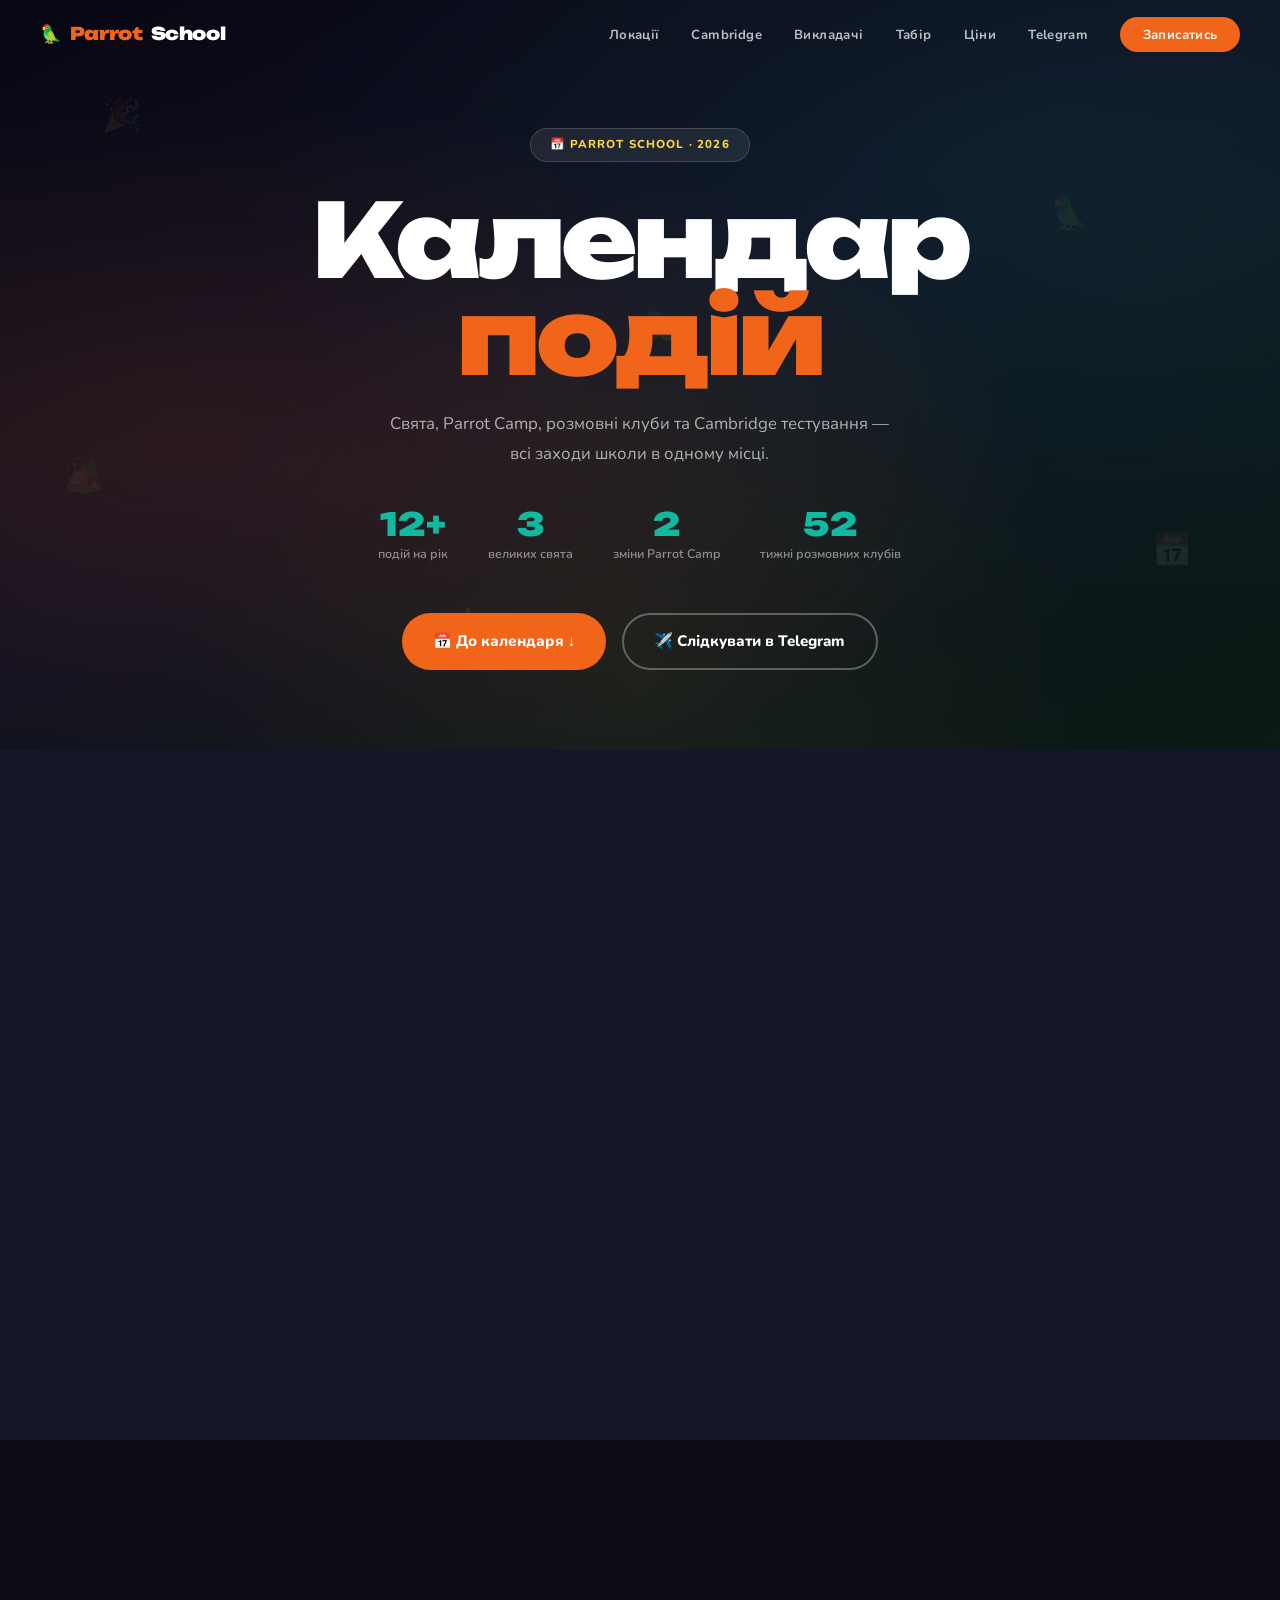
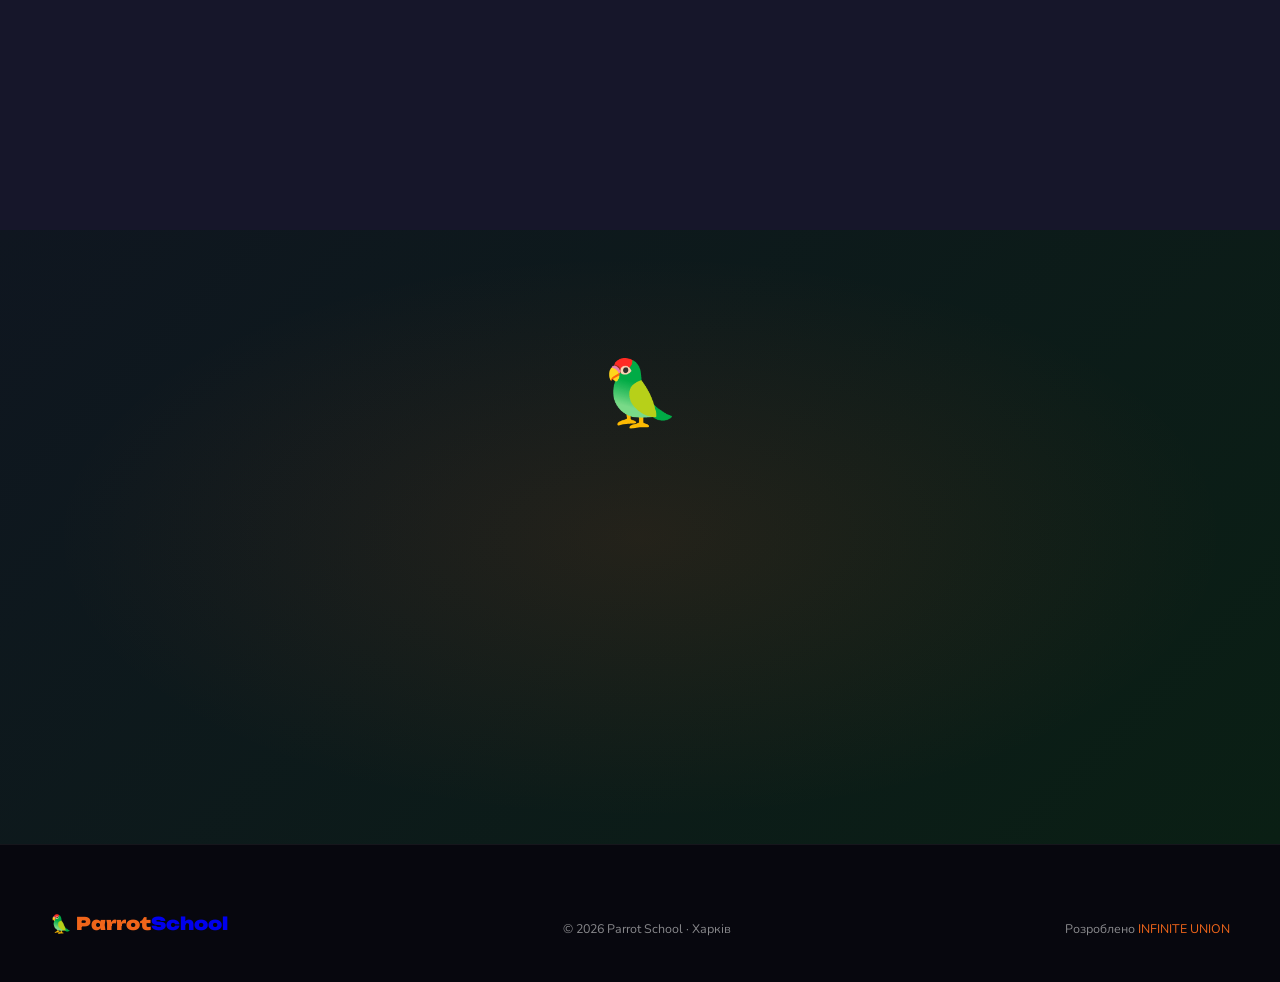
==== pages/events-calendar.html @ ba6ca967 "feat: events calendar page + fix localhost links + calendar btn" ====
<!DOCTYPE html>
<html lang="uk">
<head>
<meta charset="UTF-8">
<meta name="viewport" content="width=device-width, initial-scale=1.0">
<title>Календар подій Parrot School 2026 — Свята, Табір, Клуби | Харків</title>
<meta name="description" content="Календар подій Parrot School Харків 2026: дитячі свята, Parrot Camp, розмовні клуби, Cambridge тестування. Дізнайтесь про всі заходи школи англійської мови.">
<meta name="keywords" content="Parrot School події, школа англійської Харків заходи, дитячі свята Харків, Parrot Camp 2026, розмовний клуб Харків">
<link rel="canonical" href="https://parrotschool.com.ua/events-calendar">
<link rel="icon" type="image/svg+xml" href="../favicon.svg">
<link rel="shortcut icon" href="../favicon.svg">
<link rel="preconnect" href="https://fonts.googleapis.com">
<link rel="preconnect" href="https://fonts.gstatic.com" crossorigin>
<link href="https://fonts.googleapis.com/css2?family=Unbounded:wght@400;700;900&family=Nunito:wght@400;600;700;800&display=swap" rel="stylesheet">
<link rel="stylesheet" href="../src/css/styles.css">

<!-- Open Graph -->
<meta property="og:title" content="Календар подій Parrot School 2026">
<meta property="og:description" content="Свята, Parrot Camp, розмовні клуби та Cambridge тестування. Всі події школи англійської мови у Харкові.">
<meta property="og:type" content="website">
<meta property="og:url" content="https://parrotschool.com.ua/events-calendar">

<!-- Schema.org -->
<script type="application/ld+json">
{
  "@context": "https://schema.org",
  "@type": "EventSeries",
  "name": "Події Parrot School 2026",
  "organizer": {
    "@type": "EducationalOrganization",
    "name": "Parrot School",
    "address": {"@type": "PostalAddress", "addressLocality": "Харків", "addressCountry": "UA"}
  },
  "url": "https://parrotschool.com.ua/events-calendar"
}
</script>

<style>
/* ── HERO ── */
.cal-hero {
  min-height: 80vh;
  background: linear-gradient(155deg, #080814 0%, #0f0f22 45%, #0a1a14 100%);
  display: flex; align-items: center; justify-content: center;
  position: relative; overflow: hidden; text-align: center;
  padding: 8rem 2rem 5rem;
}
.cal-hero::before {
  content: '';
  position: absolute; inset: 0;
  background:
    radial-gradient(ellipse at 15% 60%, rgba(240,101,26,.13) 0%, transparent 55%),
    radial-gradient(ellipse at 85% 25%, rgba(18,184,160,.10) 0%, transparent 55%),
    radial-gradient(ellipse at 50% 90%, rgba(255,212,59,.06) 0%, transparent 50%);
}
.floating-icons {
  position: absolute; inset: 0; pointer-events: none; overflow: hidden;
}
.fi {
  position: absolute; font-size: 2rem; opacity: .07;
  animation: fi-float ease-in-out infinite;
}
.fi:nth-child(1){top:12%;left:8%;animation-duration:6s;}
.fi:nth-child(2){top:25%;left:82%;animation-duration:7.5s;animation-delay:1s;}
.fi:nth-child(3){top:60%;left:5%;animation-duration:5.5s;animation-delay:2s;}
.fi:nth-child(4){top:70%;left:90%;animation-duration:8s;animation-delay:.5s;}
.fi:nth-child(5){top:40%;left:50%;animation-duration:6.5s;animation-delay:1.5s;}
.fi:nth-child(6){top:80%;left:35%;animation-duration:7s;animation-delay:3s;}
@keyframes fi-float {
  0%,100%{transform:translateY(0) rotate(0deg);}
  50%{transform:translateY(-18px) rotate(8deg);}
}
.cal-badge {
  display: inline-flex; align-items: center; gap: .5rem;
  background: rgba(255,255,255,.08); border: 1px solid rgba(255,255,255,.15);
  border-radius: 50px; padding: .4rem 1.2rem;
  font-size: .72rem; font-weight: 800; letter-spacing: .1em;
  text-transform: uppercase; margin-bottom: 1.8rem;
  animation: fade-up .7s ease both;
  color: var(--yellow);
}
.cal-hero-title {
  font-family: var(--font-d); font-weight: 900;
  font-size: clamp(2.8rem, 8vw, 7rem);
  line-height: .95; letter-spacing: -.04em;
  margin-bottom: 1.5rem;
  animation: fade-up .7s ease .15s both;
}
.cal-hero-title span { color: var(--orange); }
.cal-hero-sub {
  font-size: 1.05rem; color: rgba(255,255,255,.65);
  max-width: 520px; margin: 0 auto 2.5rem;
  line-height: 1.75;
  animation: fade-up .7s ease .3s both;
}
.cal-hero-stats {
  display: flex; gap: 2.5rem; justify-content: center;
  flex-wrap: wrap; margin-bottom: 3rem;
  animation: fade-up .7s ease .45s both;
}
.chs { text-align: center; }
.chs-n {
  font-family: var(--font-d); font-size: 2rem; font-weight: 900;
  color: var(--teal); line-height: 1;
}
.chs-l { font-size: .78rem; color: rgba(255,255,255,.5); font-weight: 600; margin-top: .25rem; }
.cal-hero-btns { animation: fade-up .7s ease .6s both; display: flex; gap: 1rem; justify-content: center; flex-wrap: wrap; }

/* ── YEAR TIMELINE ── */
.timeline-sec {
  background: var(--dark); padding: 7rem 2rem;
}
.tl-wrap { max-width: 960px; margin: 0 auto; }
.tl-label {
  display: flex; align-items: center; gap: 1rem;
  font-family: var(--font-d); font-size: .75rem; font-weight: 800;
  letter-spacing: .12em; text-transform: uppercase;
  color: rgba(255,255,255,.35); margin-bottom: 4rem;
}
.tl-label::before, .tl-label::after {
  content: ''; flex: 1; height: 1px;
  background: rgba(255,255,255,.08);
}
.tl-months { display: flex; flex-direction: column; gap: 0; position: relative; }
.tl-months::before {
  content: ''; position: absolute;
  left: 120px; top: 0; bottom: 0; width: 2px;
  background: linear-gradient(180deg, transparent, rgba(240,101,26,.4) 10%, rgba(18,184,160,.4) 90%, transparent);
}
.tl-row { display: flex; gap: 0; position: relative; }
.tl-month-col {
  width: 120px; flex-shrink: 0;
  padding: 1.5rem 1.5rem 1.5rem 0;
  display: flex; align-items: flex-start; justify-content: flex-end;
}
.tl-month-name {
  font-family: var(--font-d); font-size: .7rem; font-weight: 800;
  letter-spacing: .08em; text-transform: uppercase;
  color: rgba(255,255,255,.3);
  padding-top: .4rem;
}
.tl-month-name.active { color: var(--orange); }
.tl-dot {
  position: absolute; left: 112px;
  top: 1.9rem; width: 18px; height: 18px;
  border-radius: 50%; background: var(--dark);
  border: 2px solid rgba(255,255,255,.15);
  z-index: 2; transition: all .3s;
}
.tl-dot.has-event {
  border-color: var(--orange);
  background: var(--orange);
  box-shadow: 0 0 12px rgba(240,101,26,.5);
}
.tl-dot.teal { border-color: var(--teal); background: var(--teal); box-shadow: 0 0 12px rgba(18,184,160,.5); }
.tl-dot.yellow { border-color: var(--yellow); background: var(--yellow); box-shadow: 0 0 12px rgba(255,212,59,.5); }
.tl-events { flex: 1; padding: 1.5rem 0 1.5rem 2.5rem; display: flex; flex-direction: column; gap: .75rem; }
.tl-empty { padding: 1.5rem 0 1.5rem 2.5rem; }
.tl-event-card {
  background: var(--card);
  border: 1px solid rgba(255,255,255,.06);
  border-radius: var(--r-md);
  padding: 1rem 1.4rem;
  display: flex; align-items: center; gap: 1rem;
  transition: transform .35s var(--ease), border-color .3s, background .3s;
  cursor: default;
}
.tl-event-card:hover { transform: translateX(6px); border-color: rgba(240,101,26,.25); background: rgba(255,255,255,.04); }
.tl-event-card.camp { border-left: 3px solid var(--teal); }
.tl-event-card.holiday { border-left: 3px solid var(--orange); }
.tl-event-card.cambridge { border-left: 3px solid var(--yellow); }
.tl-event-card.club { border-left: 3px solid rgba(255,255,255,.25); }
.tl-event-ico { font-size: 1.6rem; flex-shrink: 0; width: 2.4rem; text-align: center; }
.tl-event-body { flex: 1; }
.tl-event-name { font-family: var(--font-d); font-size: .88rem; font-weight: 700; margin-bottom: .15rem; }
.tl-event-desc { font-size: .78rem; color: var(--muted); line-height: 1.5; }
.tl-event-date {
  font-family: var(--font-d); font-size: .72rem; font-weight: 800;
  padding: .25rem .65rem; border-radius: 50px;
  background: rgba(255,255,255,.06); color: rgba(255,255,255,.55);
  white-space: nowrap; flex-shrink: 0;
}
.tl-event-card.camp .tl-event-date { background: rgba(18,184,160,.12); color: var(--teal); }
.tl-event-card.holiday .tl-event-date { background: rgba(240,101,26,.12); color: var(--orange); }
.tl-event-card.cambridge .tl-event-date { background: rgba(255,212,59,.1); color: var(--yellow); }

/* ── CATEGORIES ── */
.cat-sec { background: var(--mid); padding: 7rem 2rem; }
.cat-grid {
  display: grid; grid-template-columns: repeat(4, 1fr);
  gap: 1.25rem; max-width: 1180px; margin: 0 auto;
}
.cat-card {
  background: var(--card); border-radius: var(--r-lg);
  padding: 2rem 1.5rem; text-align: center;
  border: 1px solid rgba(255,255,255,.06);
  position: relative; overflow: hidden;
  transition: transform .4s var(--ease), border-color .3s;
}
.cat-card::before {
  content: ''; position: absolute; top: 0; left: 0; right: 0;
  height: 3px;
}
.cat-card.orange::before { background: linear-gradient(90deg, var(--orange), #ff8c42); }
.cat-card.teal::before { background: linear-gradient(90deg, var(--teal), #3dd9c4); }
.cat-card.yellow::before { background: linear-gradient(90deg, var(--yellow), #ffe066); }
.cat-card.purple::before { background: linear-gradient(90deg, #a855f7, #7c3aed); }
.cat-card:hover { transform: translateY(-7px); border-color: rgba(240,101,26,.2); }
.cat-ico { font-size: 2.8rem; margin-bottom: 1.2rem; display: block; }
.cat-name { font-family: var(--font-d); font-size: .95rem; font-weight: 700; margin-bottom: .5rem; }
.cat-desc { font-size: .82rem; color: var(--muted); line-height: 1.6; }
.cat-count {
  display: inline-block; margin-top: 1rem;
  font-size: .7rem; font-weight: 800; letter-spacing: .08em;
  text-transform: uppercase; color: var(--orange);
}

/* ── UPCOMING ── */
.upcoming-sec { background: var(--dark); padding: 7rem 2rem; }
.upcoming-grid { display: grid; grid-template-columns: repeat(3, 1fr); gap: 1.5rem; max-width: 1180px; margin: 0 auto; }
.up-card {
  background: var(--card); border-radius: var(--r-xl);
  overflow: hidden; border: 1px solid rgba(255,255,255,.06);
  transition: transform .4s var(--ease), box-shadow .4s;
}
.up-card:hover { transform: translateY(-8px); box-shadow: 0 24px 60px rgba(0,0,0,.4); }
.up-card-header {
  height: 160px; display: flex; align-items: center;
  justify-content: center; position: relative; overflow: hidden;
  font-size: 4rem;
}
.up-card-header.halloween { background: linear-gradient(135deg, #1a0a00, #2d1500); }
.up-card-header.newyear { background: linear-gradient(135deg, #001a2d, #002a1f); }
.up-card-header.spring { background: linear-gradient(135deg, #1a0d2e, #0d1a0d); }
.up-card-body { padding: 1.8rem; }
.up-card-label { font-size: .68rem; font-weight: 800; letter-spacing: .12em; text-transform: uppercase; color: var(--orange); margin-bottom: .5rem; }
.up-card-title { font-family: var(--font-d); font-size: 1.1rem; font-weight: 700; margin-bottom: .7rem; }
.up-card-desc { font-size: .85rem; color: var(--muted); line-height: 1.65; margin-bottom: 1.4rem; }
.up-card-meta { display: flex; align-items: center; gap: .8rem; flex-wrap: wrap; }
.up-meta-tag {
  display: flex; align-items: center; gap: .35rem;
  background: rgba(255,255,255,.06); border-radius: 50px;
  padding: .25rem .75rem; font-size: .72rem; font-weight: 700;
  color: rgba(255,255,255,.6);
}

/* ── CLUBS WEEKLY ── */
.clubs-sec { background: var(--mid); padding: 7rem 2rem; }
.clubs-week {
  max-width: 860px; margin: 0 auto;
  display: grid; grid-template-columns: repeat(5, 1fr); gap: 1rem;
}
.day-col {
  background: var(--card); border-radius: var(--r-lg);
  overflow: hidden; border: 1px solid rgba(255,255,255,.06);
  transition: transform .35s var(--ease);
}
.day-col:hover { transform: translateY(-5px); }
.day-header {
  padding: .8rem; text-align: center;
  background: rgba(255,255,255,.04);
  font-family: var(--font-d); font-size: .7rem; font-weight: 800;
  letter-spacing: .06em; text-transform: uppercase;
  color: rgba(255,255,255,.5); border-bottom: 1px solid rgba(255,255,255,.05);
}
.day-header.active { background: rgba(240,101,26,.1); color: var(--orange); }
.day-events { padding: .8rem; display: flex; flex-direction: column; gap: .5rem; }
.day-ev {
  background: rgba(255,255,255,.04); border-radius: var(--r-sm);
  padding: .5rem .6rem; font-size: .72rem; line-height: 1.4;
  border-left: 2px solid rgba(255,255,255,.15);
}
.day-ev.orange-acc { border-left-color: var(--orange); }
.day-ev.teal-acc { border-left-color: var(--teal); }
.day-ev .ev-time { font-weight: 800; color: rgba(255,255,255,.7); display: block; margin-bottom: .15rem; }
.day-ev .ev-name { color: var(--muted); }

/* ── CTA ── */
.cal-cta {
  background: linear-gradient(135deg, #0f1620 0%, #0a1f14 100%);
  padding: 7rem 2rem; text-align: center; position: relative; overflow: hidden;
}
.cal-cta::before {
  content: ''; position: absolute; inset: 0;
  background: radial-gradient(ellipse at center, rgba(240,101,26,.1) 0%, transparent 65%);
}
.cal-cta-ico { font-size: 4rem; margin-bottom: 1.5rem; display: block; animation: bounce 2s ease infinite; }
@keyframes bounce { 0%,100%{transform:translateY(0);} 50%{transform:translateY(-10px);} }
.cal-cta-title { font-family: var(--font-d); font-size: clamp(2rem,5vw,3.5rem); font-weight: 900; margin-bottom: 1rem; }
.cal-cta-sub { font-size: 1rem; color: rgba(255,255,255,.6); max-width: 440px; margin: 0 auto 2.5rem; line-height: 1.7; }

/* ── RESPONSIVE ── */
@media(max-width:900px) {
  .cat-grid { grid-template-columns: 1fr 1fr; }
  .upcoming-grid { grid-template-columns: 1fr 1fr; }
  .clubs-week { grid-template-columns: 1fr 1fr; }
}
@media(max-width:600px) {
  .tl-months::before { left: 80px; }
  .tl-month-col { width: 80px; }
  .tl-dot { left: 72px; }
  .tl-events { padding-left: 1.5rem; }
  .cat-grid { grid-template-columns: 1fr; }
  .upcoming-grid { grid-template-columns: 1fr; }
  .clubs-week { grid-template-columns: 1fr; }
  .cal-hero-stats { gap: 1.5rem; }
}
</style>
</head>
<body>

<a href="../index.html#main-content" class="skip-link">Перейти до основного контенту</a>

<nav class="nav" role="navigation" aria-label="Навігація">
  <a href="../index.html" class="nav-logo">🦜 <span>Parrot</span>School</a>
  <ul class="nav-links" id="nav-links" role="list">
    <li><a href="../index.html#locations">Локації</a></li>
    <li><a href="../index.html#cambridge">Cambridge</a></li>
    <li><a href="vykladachi.html">Викладачі</a></li>
    <li><a href="tabir.html">Табір</a></li>
    <li><a href="../index.html#pricing">Ціни</a></li>
    <li><a href="https://t.me/SchoolParrot_bot" target="_blank" rel="noopener noreferrer">Telegram</a></li>
    <li><a href="../index.html#pricing" class="nav-cta">Записатись</a></li>
  </ul>
  <button class="nav-burger" id="nav-burger" type="button" aria-label="Відкрити меню" aria-expanded="false" aria-controls="nav-links">
    <span></span><span></span><span></span>
  </button>
</nav>

<main id="main-content">

<!-- HERO -->
<section class="cal-hero">
  <div class="floating-icons" aria-hidden="true">
    <span class="fi">🎉</span>
    <span class="fi">🦜</span>
    <span class="fi">🏕️</span>
    <span class="fi">📅</span>
    <span class="fi">🎭</span>
    <span class="fi">⭐</span>
  </div>
  <div style="position:relative;z-index:1">
    <div class="cal-badge">📅 Parrot School · 2026</div>
    <h1 class="cal-hero-title">
      Календар<br>
      <span>подій</span>
    </h1>
    <p class="cal-hero-sub">
      Свята, Parrot Camp, розмовні клуби та Cambridge тестування —
      всі заходи школи в одному місці.
    </p>
    <div class="cal-hero-stats">
      <div class="chs"><div class="chs-n">12+</div><div class="chs-l">подій на рік</div></div>
      <div class="chs"><div class="chs-n">3</div><div class="chs-l">великих свята</div></div>
      <div class="chs"><div class="chs-n">2</div><div class="chs-l">зміни Parrot Camp</div></div>
      <div class="chs"><div class="chs-n">52</div><div class="chs-l">тижні розмовних клубів</div></div>
    </div>
    <div class="cal-hero-btns">
      <a href="#timeline" class="btn btn-primary">📅 До календаря ↓</a>
      <a href="https://t.me/parrot_school" class="btn btn-ghost" target="_blank" rel="noopener noreferrer" style="border-color:rgba(255,255,255,.3)">✈️ Слідкувати в Telegram</a>
    </div>
  </div>
</section>

<!-- CATEGORIES -->
<section class="cat-sec" id="categories">
  <div class="container">
    <div class="reveal" style="text-align:center;margin-bottom:3.5rem">
      <p class="s-eye">Типи заходів</p>
      <h2 class="s-title">Що відбувається в Parrot School</h2>
      <p class="s-sub">Від щотижневих клубів до великих святкових вистав</p>
    </div>
    <div class="cat-grid">
      <div class="cat-card orange reveal d1">
        <span class="cat-ico">🎉</span>
        <div class="cat-name">Свята та вистави</div>
        <p class="cat-desc">Аніматори, фокусники, дискотека. Учні ставлять повноцінні театральні вистави англійською.</p>
        <span class="cat-count">3 рази на рік</span>
      </div>
      <div class="cat-card teal reveal d2">
        <span class="cat-ico">🏕️</span>
        <div class="cat-name">Parrot Camp</div>
        <p class="cat-desc">Дитячий англомовний табір. Повне занурення в мову, природа, нові друзі та пригоди.</p>
        <span class="cat-count" style="color:var(--teal)">2 зміни на рік</span>
      </div>
      <div class="cat-card yellow reveal d3">
        <span class="cat-ico">🎓</span>
        <div class="cat-name">Cambridge тести</div>
        <p class="cat-desc">Офіційне тестування рівня A1–C2 для отримання міжнародного сертифікату Cambridge.</p>
        <span class="cat-count" style="color:var(--yellow)">2 рази на рік</span>
      </div>
      <div class="cat-card purple reveal d1">
        <span class="cat-ico">💬</span>
        <div class="cat-name">Розмовні клуби</div>
        <p class="cat-desc">Щотижневі Speaking Clubs для різних вікових груп. Практика живої розмовної мови.</p>
        <span class="cat-count" style="color:#a855f7">Щотижня</span>
      </div>
    </div>
  </div>
</section>

<!-- TIMELINE -->
<section class="timeline-sec" id="timeline">
  <div class="container">
    <div class="reveal" style="text-align:center;margin-bottom:3.5rem">
      <p class="s-eye">Розклад на рік</p>
      <h2 class="s-title">Календар 2026</h2>
      <p class="s-sub">Всі ключові події школи по місяцях</p>
    </div>
    <div class="tl-wrap reveal">
      <div class="tl-label">Navчальний рік Parrot School · 2026</div>
      <div class="tl-months">

        <!-- Вересень -->
        <div class="tl-row">
          <div class="tl-month-col"><div class="tl-month-name">Вер</div></div>
          <div class="tl-dot has-event"></div>
          <div class="tl-events">
            <div class="tl-event-card holiday">
              <div class="tl-event-ico">🎒</div>
              <div class="tl-event-body">
                <div class="tl-event-name">День знань — старт навчання</div>
                <div class="tl-event-desc">Урочисте відкриття нового навчального року. Знайомство з новими учнями та викладачами.</div>
              </div>
              <div class="tl-event-date">1 вересня</div>
            </div>
            <div class="tl-event-card cambridge">
              <div class="tl-event-ico">📝</div>
              <div class="tl-event-body">
                <div class="tl-event-name">Вхідне Cambridge тестування</div>
                <div class="tl-event-desc">Визначення рівня для нових учнів. Розподіл по групах A1–C2.</div>
              </div>
              <div class="tl-event-date">Вересень</div>
            </div>
          </div>
        </div>

        <!-- Жовтень -->
        <div class="tl-row">
          <div class="tl-month-col"><div class="tl-month-name">Жов</div></div>
          <div class="tl-dot has-event"></div>
          <div class="tl-events">
            <div class="tl-event-card holiday">
              <div class="tl-event-ico">🎃</div>
              <div class="tl-event-body">
                <div class="tl-event-name">Halloween Party</div>
                <div class="tl-event-desc">Грандіозна вечірка в костюмах. Конкурси, аніматори, театральна вистава учнів англійською мовою.</div>
              </div>
              <div class="tl-event-date">31 жовтня</div>
            </div>
          </div>
        </div>

        <!-- Листопад -->
        <div class="tl-row">
          <div class="tl-month-col"><div class="tl-month-name">Лис</div></div>
          <div class="tl-dot teal"></div>
          <div class="tl-events">
            <div class="tl-event-card club">
              <div class="tl-event-ico">💬</div>
              <div class="tl-event-body">
                <div class="tl-event-name">Speaking Club — осінній інтенсив</div>
                <div class="tl-event-desc">Щотижневі розмовні клуби. Теми: подорожі, кіно, культура. Молодша та старша школа окремо.</div>
              </div>
              <div class="tl-event-date">Щотижня</div>
            </div>
          </div>
        </div>

        <!-- Грудень -->
        <div class="tl-row">
          <div class="tl-month-col"><div class="tl-month-name active">Гру</div></div>
          <div class="tl-dot has-event"></div>
          <div class="tl-events">
            <div class="tl-event-card holiday">
              <div class="tl-event-ico">🎄</div>
              <div class="tl-event-body">
                <div class="tl-event-name">Christmas & New Year Show</div>
                <div class="tl-event-desc">Найбільше свято року. Новорічна вистава, Санта-Клаус, подарунки, дискотека для підлітків, солодкий стіл.</div>
              </div>
              <div class="tl-event-date">Грудень</div>
            </div>
            <div class="tl-event-card cambridge">
              <div class="tl-event-ico">🎓</div>
              <div class="tl-event-body">
                <div class="tl-event-name">Проміжне Cambridge тестування</div>
                <div class="tl-event-desc">Офіційний Cambridge тест для учнів, що готові до отримання сертифікату.</div>
              </div>
              <div class="tl-event-date">Грудень</div>
            </div>
          </div>
        </div>

        <!-- Лютий -->
        <div class="tl-row">
          <div class="tl-month-col"><div class="tl-month-name">Лют</div></div>
          <div class="tl-dot teal"></div>
          <div class="tl-events">
            <div class="tl-event-card club">
              <div class="tl-event-ico">💬</div>
              <div class="tl-event-body">
                <div class="tl-event-name">Valentine's Day Speaking Club</div>
                <div class="tl-event-desc">Тематичний розмовний клуб до Дня Святого Валентина. Дискусії, ігри, практика мови.</div>
              </div>
              <div class="tl-event-date">14 лютого</div>
            </div>
          </div>
        </div>

        <!-- Березень -->
        <div class="tl-row">
          <div class="tl-month-col"><div class="tl-month-name">Бер</div></div>
          <div class="tl-dot teal"></div>
          <div class="tl-events">
            <div class="tl-event-card club">
              <div class="tl-event-ico">🌸</div>
              <div class="tl-event-body">
                <div class="tl-event-name">Весняні розмовні клуби</div>
                <div class="tl-event-desc">Щотижневі Speaking Clubs з підвищеною інтенсивністю. Підготовка до Cambridge тестування.</div>
              </div>
              <div class="tl-event-date">Щотижня</div>
            </div>
          </div>
        </div>

        <!-- Квітень -->
        <div class="tl-row">
          <div class="tl-month-col"><div class="tl-month-name">Кві</div></div>
          <div class="tl-dot has-event"></div>
          <div class="tl-events">
            <div class="tl-event-card holiday">
              <div class="tl-event-ico">🌷</div>
              <div class="tl-event-body">
                <div class="tl-event-name">Spring Show — Весняна вистава</div>
                <div class="tl-event-desc">Театральна постановка учнів. Щороку нова казка: Шрек, Холодне серце, Мадагаскар, Джуманджі.</div>
              </div>
              <div class="tl-event-date">Квітень</div>
            </div>
            <div class="tl-event-card cambridge">
              <div class="tl-event-ico">🎓</div>
              <div class="tl-event-body">
                <div class="tl-event-name">Cambridge тестування — весна</div>
                <div class="tl-event-desc">Офіційне тестування рівня. Сертифікати A1 (Starters), A2 (Movers), B1 (Flyers) та вище.</div>
              </div>
              <div class="tl-event-date">Квітень</div>
            </div>
          </div>
        </div>

        <!-- Червень -->
        <div class="tl-row">
          <div class="tl-month-col"><div class="tl-month-name">Чер</div></div>
          <div class="tl-dot has-event"></div>
          <div class="tl-events">
            <div class="tl-event-card holiday">
              <div class="tl-event-ico">🏆</div>
              <div class="tl-event-body">
                <div class="tl-event-name">Graduation Day — кінець року</div>
                <div class="tl-event-desc">Урочиста церемонія вручення сертифікатів та дипломів Cambridge. Відзначаємо успіхи учнів.</div>
              </div>
              <div class="tl-event-date">Червень</div>
            </div>
            <div class="tl-event-card camp">
              <div class="tl-event-ico">🏕️</div>
              <div class="tl-event-body">
                <div class="tl-event-name">Parrot Camp — Зміна 1</div>
                <div class="tl-event-desc">10 днів повного занурення в англійську. Квести, творчі майстерні, нічне кіно, нові друзі.</div>
              </div>
              <div class="tl-event-date">28.06 – 05.07</div>
            </div>
          </div>
        </div>

        <!-- Серпень -->
        <div class="tl-row">
          <div class="tl-month-col"><div class="tl-month-name">Сер</div></div>
          <div class="tl-dot teal"></div>
          <div class="tl-events">
            <div class="tl-event-card camp">
              <div class="tl-event-ico">🏕️</div>
              <div class="tl-event-body">
                <div class="tl-event-name">Parrot Camp — Зміна 2</div>
                <div class="tl-event-desc">Друга зміна літнього табору. Ті самі пригоди та англійська для тих, хто не потрапив у першу.</div>
              </div>
              <div class="tl-event-date">02.08 – 09.08</div>
            </div>
          </div>
        </div>

      </div>
    </div>
  </div>
</section>

<!-- UPCOMING (3 головних свята) -->
<section class="upcoming-sec" id="upcoming">
  <div class="container">
    <div class="reveal" style="text-align:center;margin-bottom:3.5rem">
      <p class="s-eye">Головні події</p>
      <h2 class="s-title">Три свята, які пам'ятають роками</h2>
      <p class="s-sub">Кожне — справжнє шоу. Не пропустіть</p>
    </div>
    <div class="upcoming-grid">
      <div class="up-card reveal d1">
        <div class="up-card-header halloween">🎃</div>
        <div class="up-card-body">
          <div class="up-card-label">Жовтень · Свято</div>
          <div class="up-card-title">Halloween Party</div>
          <p class="up-card-desc">Костюми, аніматори, жахи-жахи і театральна вистава учнів англійською. Щороку новий сценарій — діти чекають цей день весь рік.</p>
          <div class="up-card-meta">
            <span class="up-meta-tag">🎭 Вистава</span>
            <span class="up-meta-tag">🎉 Аніматор</span>
            <span class="up-meta-tag">📸 Фотозона</span>
          </div>
        </div>
      </div>
      <div class="up-card reveal d2">
        <div class="up-card-header newyear">🎄</div>
        <div class="up-card-body">
          <div class="up-card-label">Грудень · Головне свято</div>
          <div class="up-card-title">Christmas & New Year Show</div>
          <p class="up-card-desc">Найбільша подія року. Новорічна вистава, Санта-Клаус, подарунки для кожного учня, дискотека для підлітків та солодкий стіл.</p>
          <div class="up-card-meta">
            <span class="up-meta-tag">🎅 Санта</span>
            <span class="up-meta-tag">🎁 Подарунки</span>
            <span class="up-meta-tag">🕺 Дискотека</span>
          </div>
        </div>
      </div>
      <div class="up-card reveal d3">
        <div class="up-card-header spring">🌷</div>
        <div class="up-card-body">
          <div class="up-card-label">Квітень · Театр</div>
          <div class="up-card-title">Spring Show — Весняна вистава</div>
          <p class="up-card-desc">Щороку нова казка повністю англійською мовою. Шрек, Холодне серце, Мадагаскар, Джуманджі — наші учні ставлять справжні вистави.</p>
          <div class="up-card-meta">
            <span class="up-meta-tag">🎭 Театр</span>
            <span class="up-meta-tag">🏆 Сертифікати</span>
            <span class="up-meta-tag">🌸 Весна</span>
          </div>
        </div>
      </div>
    </div>
  </div>
</section>

<!-- SPEAKING CLUBS WEEKLY -->
<section class="clubs-sec" id="clubs">
  <div class="container">
    <div class="reveal" style="text-align:center;margin-bottom:3.5rem">
      <p class="s-eye">Щотижня · Speaking Club</p>
      <h2 class="s-title">Розмовні клуби</h2>
      <p class="s-sub">Живе спілкування англійською кожного тижня. Без граматики — тільки розмова</p>
    </div>
    <div class="clubs-week reveal">
      <div class="day-col">
        <div class="day-header">Пн</div>
        <div class="day-events">
          <div class="day-ev orange-acc">
            <span class="ev-time">17:00</span>
            <span class="ev-name">Junior Club (6–9 р.)</span>
          </div>
        </div>
      </div>
      <div class="day-col">
        <div class="day-header">Вт</div>
        <div class="day-events">
          <div class="day-ev teal-acc">
            <span class="ev-time">18:00</span>
            <span class="ev-name">Teen Club (10–14 р.)</span>
          </div>
        </div>
      </div>
      <div class="day-col">
        <div class="day-header active">Ср</div>
        <div class="day-events">
          <div class="day-ev orange-acc">
            <span class="ev-time">17:00</span>
            <span class="ev-name">Junior Club (6–9 р.)</span>
          </div>
          <div class="day-ev teal-acc">
            <span class="ev-time">19:00</span>
            <span class="ev-name">Senior Club (15+ р.)</span>
          </div>
        </div>
      </div>
      <div class="day-col">
        <div class="day-header">Чт</div>
        <div class="day-events">
          <div class="day-ev teal-acc">
            <span class="ev-time">18:00</span>
            <span class="ev-name">Teen Club (10–14 р.)</span>
          </div>
        </div>
      </div>
      <div class="day-col">
        <div class="day-header">Пт</div>
        <div class="day-events">
          <div class="day-ev orange-acc">
            <span class="ev-time">17:30</span>
            <span class="ev-name">Junior Club (6–9 р.)</span>
          </div>
          <div class="day-ev teal-acc">
            <span class="ev-time">19:00</span>
            <span class="ev-name">Senior Club (15+ р.)</span>
          </div>
        </div>
      </div>
    </div>
    <div class="reveal" style="text-align:center;margin-top:2.5rem">
      <p style="color:rgba(255,255,255,.45);font-size:.85rem">Розклад може змінюватися. Актуальний розклад — в Telegram</p>
      <a href="https://t.me/SchoolParrot_bot" class="btn btn-ghost" style="margin-top:1rem;border-color:rgba(255,255,255,.25)" target="_blank" rel="noopener noreferrer">✈️ Актуальний розклад в боті</a>
    </div>
  </div>
</section>

<!-- CTA -->
<section class="cal-cta">
  <div style="position:relative;z-index:1">
    <span class="cal-cta-ico">🦜</span>
    <h2 class="cal-cta-title reveal">Не пропустіть жодної події</h2>
    <p class="cal-cta-sub reveal">Підпишіться на Telegram-канал Parrot School — анонси, фото та нагадування про всі заходи.</p>
    <div class="reveal" style="display:flex;gap:1rem;justify-content:center;flex-wrap:wrap">
      <a href="https://t.me/parrot_school" class="btn btn-primary" target="_blank" rel="noopener noreferrer">✈️ Telegram-канал</a>
      <a href="../index.html#pricing" class="btn btn-ghost" style="border-color:rgba(255,255,255,.35)">📝 Записатись на навчання</a>
    </div>
  </div>
</section>

</main>

<footer class="footer" role="contentinfo">
  <div style="max-width:1180px;margin:0 auto;display:flex;justify-content:space-between;align-items:center;flex-wrap:wrap;gap:1rem">
    <a href="../index.html" class="ft-logo" style="text-decoration:none">🦜 <span>Parrot</span>School</a>
    <div class="ft-copy">© 2026 Parrot School · Харків</div>
    <div class="ft-made">Розроблено <a href="https://infiniteunion.com.ua" rel="noopener noreferrer" target="_blank">INFINITE UNION</a></div>
  </div>
</footer>

<script>
// Reveal on scroll
const revealEls = document.querySelectorAll('.reveal');
const revealObs = new IntersectionObserver(entries => {
  entries.forEach(e => { if(e.isIntersecting) { e.target.classList.add('visible'); revealObs.unobserve(e.target); } });
}, { threshold: 0.12 });
revealEls.forEach(el => revealObs.observe(el));

// Nav burger
const burger = document.getElementById('nav-burger');
const navLinks = document.getElementById('nav-links');
if(burger && navLinks) {
  burger.addEventListener('click', () => {
    const open = navLinks.classList.toggle('open');
    burger.setAttribute('aria-expanded', open);
  });
}

// Nav scroll
const nav = document.querySelector('.nav');
window.addEventListener('scroll', () => {
  nav.classList.toggle('scrolled', window.scrollY > 40);
}, { passive: true });
</script>
</body>
</html>
---- src/css/styles.css ----
:root{
  --orange:#F0651A;--orange-light:#FF8A40;--orange-glow:rgba(240,101,26,.28);
  --dark:#0C0C14;--mid:#16162A;--card:#1E1E38;
  --cream:#FFF8F2;--teal:#12B8A0;--yellow:#FFD43B;--white:#fff;
  --muted:rgba(255,255,255,.52);
  --font-d:'Unbounded',sans-serif;--font-b:'Nunito',sans-serif;
  --r-sm:12px;--r-md:20px;--r-lg:28px;--r-xl:44px;
  --ease:cubic-bezier(.34,1.56,.64,1);
}
*,*::before,*::after{box-sizing:border-box;margin:0;padding:0}
html{scroll-behavior:smooth}a[href^='/pages/']{scroll-behavior:auto}
body{font-family:var(--font-b);background:var(--dark);color:var(--white);overflow-x:clip;line-height:1.65}
@media(prefers-reduced-motion:reduce){*,*::before,*::after{animation-duration:.01ms!important;animation-iteration-count:1!important;transition-duration:.01ms!important}html{scroll-behavior:auto}}
.skip-link{position:absolute;top:-100px;left:1rem;background:var(--orange);color:#fff;padding:.75rem 1.5rem;border-radius:50px;font-weight:700;z-index:9999;transition:top .2s;font-family:var(--font-b)}
.skip-link:focus{top:1rem}
/* NAV */
.nav{position:fixed;top:0;left:0;right:0;z-index:1000;padding:1.2rem 2.5rem;display:flex;align-items:center;justify-content:space-between;transition:background .35s,backdrop-filter .35s}
.nav.scrolled{background:rgba(12,12,20,.9);backdrop-filter:blur(22px);-webkit-backdrop-filter:blur(22px);border-bottom:1px solid rgba(255,255,255,.07)}
.nav-logo{font-family:var(--font-d);font-weight:900;font-size:1.1rem;color:var(--white);text-decoration:none;display:flex;align-items:center;gap:.5rem;letter-spacing:-.02em}
.nav-logo span{color:var(--orange)}
.nav-links{display:flex;gap:2rem;list-style:none;align-items:center}
.nav-links a{color:rgba(255,255,255,.72);text-decoration:none;font-weight:700;font-size:.82rem;transition:color .2s;letter-spacing:.03em}
.nav-links a:hover{color:var(--orange)}
.nav-links a:focus-visible{outline:2px solid var(--orange);outline-offset:3px;border-radius:4px}
.nav-cta{background:var(--orange)!important;color:#fff!important;padding:.55rem 1.4rem;border-radius:50px;transition:transform .3s var(--ease),box-shadow .3s!important}
.nav-cta:hover{transform:translateY(-2px)!important;box-shadow:0 8px 28px var(--orange-glow)!important}
.nav-burger{display:none;flex-direction:column;gap:5px;background:none;border:none;cursor:pointer;padding:4px;z-index:1001}
.nav-burger span{display:block;width:24px;height:2px;background:#fff;border-radius:2px;transition:transform .3s,opacity .3s}
/* HERO */
.hero{min-height:100vh;display:grid;grid-template-columns:1fr 1fr;align-items:center;padding:7rem 4rem 4rem;position:relative;overflow:hidden}
.hero-bg{position:absolute;inset:0;pointer-events:none;overflow:hidden}
.orb{position:absolute;border-radius:50%;filter:blur(90px);animation:orb-drift 9s ease-in-out infinite}
.orb1{width:560px;height:560px;background:var(--orange);opacity:.38;top:-120px;right:-80px}
.orb2{width:340px;height:340px;background:var(--teal);opacity:.28;bottom:-60px;right:180px;animation-delay:3.5s}
.orb3{width:220px;height:220px;background:var(--yellow);opacity:.22;top:35%;left:-60px;animation-delay:6s}
@keyframes orb-drift{0%,100%{transform:translate(0,0) scale(1)}40%{transform:translate(28px,-38px) scale(1.06)}70%{transform:translate(-14px,22px) scale(.94)}}
.hero-grid{position:absolute;inset:0;background-image:linear-gradient(rgba(255,255,255,.03) 1px,transparent 1px),linear-gradient(90deg,rgba(255,255,255,.03) 1px,transparent 1px);background-size:60px 60px;pointer-events:none}
.p-dot{position:absolute;border-radius:50%;animation:p-rise linear infinite;opacity:0}
@keyframes p-rise{0%{transform:translateY(100vh) scale(0);opacity:0}10%{opacity:.7}90%{opacity:.2}100%{transform:translateY(-10vh) scale(2);opacity:0}}
.hero-content{position:relative;z-index:2;max-width:540px}
.eyebrow{display:inline-flex;align-items:center;gap:.5rem;background:rgba(240,101,26,.13);border:1px solid rgba(240,101,26,.32);color:var(--orange-light);padding:.38rem 1rem;border-radius:50px;font-size:.75rem;font-weight:800;letter-spacing:.09em;text-transform:uppercase;margin-bottom:1.5rem;animation:fade-up .8s ease both}
.hero-title{font-family:var(--font-d);font-weight:900;font-size:clamp(2rem,4.8vw,3.6rem);line-height:1.08;margin-bottom:1.5rem;animation:fade-up .8s ease .15s both;letter-spacing:-.03em}
.hero-title em{font-style:normal;color:var(--orange);position:relative;display:inline-block}
.hero-title em::after{content:'';position:absolute;bottom:-3px;left:0;right:0;height:3px;background:var(--orange);border-radius:2px;transform-origin:left;animation:ul-grow 1s ease 1.1s both}
@keyframes ul-grow{from{transform:scaleX(0)}to{transform:scaleX(1)}}
.hero-sub{font-size:1.05rem;color:rgba(255,255,255,.65);margin-bottom:2.5rem;line-height:1.75;animation:fade-up .8s ease .3s both}
.hero-actions{display:flex;gap:1rem;flex-wrap:wrap;animation:fade-up .8s ease .45s both}
@keyframes fade-up{from{opacity:0;transform:translateY(24px)}to{opacity:1;transform:translateY(0)}}
/* BUTTONS */
.btn{display:inline-flex;align-items:center;gap:.5rem;padding:.9rem 1.9rem;border-radius:50px;font-family:var(--font-b);font-weight:800;font-size:.95rem;text-decoration:none;cursor:pointer;border:none;transition:transform .35s var(--ease),box-shadow .35s}
.btn:focus-visible{outline:2px solid var(--orange);outline-offset:3px}
.btn-primary{background:var(--orange);color:#fff}
.btn-primary:hover{transform:translateY(-3px);box-shadow:0 16px 44px rgba(240,101,26,.45)}
.btn-ghost{background:transparent;color:#fff;border:2px solid rgba(255,255,255,.28)}
.btn-ghost:hover{border-color:#fff;transform:translateY(-3px)}
.btn-white{background:#fff;color:var(--orange)}
.btn-white:hover{transform:translateY(-3px);box-shadow:0 16px 40px rgba(0,0,0,.22)}
/* PARROT */
.hero-bird-wrap{position:relative;z-index:2;display:flex;justify-content:center;align-items:center}
.ring{position:absolute;border-radius:50%;border:1px solid rgba(240,101,26,.18)}
.ring1{width:300px;height:300px;animation:ring-p 3.2s ease-in-out infinite}
.ring2{width:410px;height:410px;animation:ring-p 3.2s ease-in-out infinite .9s;opacity:.6}
.ring3{width:520px;height:520px;animation:ring-p 3.2s ease-in-out infinite 1.8s;opacity:.28}
@keyframes ring-p{0%,100%{transform:scale(1)}50%{transform:scale(1.045)}}
.parrot-svg{width:340px;height:400px;animation:parrot-f 4.2s ease-in-out infinite;filter:drop-shadow(0 28px 60px rgba(240,101,26,.42))}
@keyframes parrot-f{0%,100%{transform:translateY(0) rotate(-2.5deg)}50%{transform:translateY(-26px) rotate(2.5deg)}}
/* REVEAL */
.reveal,.reveal-l,.reveal-r{opacity:0;transition:opacity .7s ease,transform .7s ease}
.reveal{transform:translateY(40px)}.reveal-l{transform:translateX(-40px)}.reveal-r{transform:translateX(40px)}
.reveal.on,.reveal-l.on,.reveal-r.on{opacity:1;transform:translate(0)}
.d1{transition-delay:.1s}.d2{transition-delay:.2s}.d3{transition-delay:.3s}.d4{transition-delay:.4s}
/* SECTIONS */
.section{padding:6rem 2rem;position:relative}
.container{max-width:1180px;margin:0 auto}
.s-eye{font-size:.72rem;font-weight:800;letter-spacing:.12em;text-transform:uppercase;color:var(--orange);margin-bottom:.65rem;display:flex;align-items:center;gap:.5rem}
.s-eye::before{content:'';display:inline-block;width:22px;height:2px;background:var(--orange);border-radius:2px}
.s-title{font-family:var(--font-d);font-weight:900;font-size:clamp(1.65rem,3.2vw,2.65rem);line-height:1.12;margin-bottom:.9rem;letter-spacing:-.025em}
.s-sub{font-size:1rem;color:var(--muted);max-width:520px;line-height:1.75;margin-bottom:3rem}
/* STATS */
.stats-sec{background:var(--cream);color:var(--dark);clip-path:polygon(0 0,100% 0,100% 92%,0 100%);padding-bottom:9rem}
.sg{display:grid;grid-template-columns:repeat(4,1fr);gap:1.5rem}
.sc{background:#fff;border-radius:var(--r-lg);padding:2rem;text-align:center;box-shadow:0 4px 24px rgba(0,0,0,.06);transition:transform .4s var(--ease),box-shadow .4s}
.sc:hover{transform:translateY(-8px) scale(1.02);box-shadow:0 20px 50px rgba(240,101,26,.14)}
.sc-ico{font-size:2rem;margin-bottom:.9rem;display:block}
.sc-num{font-family:var(--font-d);font-size:clamp(2rem,3.2vw,2.8rem);font-weight:900;color:var(--orange);line-height:1;margin-bottom:.4rem}
.sc-lbl{font-size:.88rem;color:rgba(12,12,20,.6);font-weight:700}
.why-g{display:grid;grid-template-columns:repeat(3,1fr);gap:1.5rem;margin-top:2.5rem}
.wc{background:#fff;border-radius:var(--r-lg);padding:2rem;border-left:4px solid var(--orange);box-shadow:0 4px 24px rgba(0,0,0,.06);transition:transform .4s var(--ease)}
.wc:hover{transform:translateY(-6px)}
.wc-ico{font-size:1.9rem;margin-bottom:.9rem;display:block}
.wc-t{font-family:var(--font-d);font-size:.9rem;font-weight:700;color:var(--dark);margin-bottom:.45rem}
.wc-p{font-size:.88rem;color:rgba(12,12,20,.6);line-height:1.65}
/* LOCATIONS */
.loc-sec{background:var(--mid)}
.loc-g{display:grid;grid-template-columns:repeat(3,1fr);gap:1.5rem}
.lc{background:var(--card);border-radius:var(--r-lg);padding:2.5rem 2rem;position:relative;overflow:hidden;border:1px solid rgba(255,255,255,.06);transition:transform .4s var(--ease),border-color .3s}
.lc::before{content:'';position:absolute;top:0;left:0;right:0;height:3px;background:linear-gradient(90deg,var(--orange),var(--teal))}
.lc:hover{transform:translateY(-8px);border-color:rgba(240,101,26,.3)}
.lc-pin{width:50px;height:50px;background:rgba(240,101,26,.14);border-radius:50%;display:flex;align-items:center;justify-content:center;font-size:1.5rem;margin-bottom:1.5rem;position:relative}
.lc-pin::after{content:'';position:absolute;inset:-5px;border-radius:50%;border:2px solid var(--orange);opacity:.35;animation:pin-p 2.2s ease-in-out infinite}
@keyframes pin-p{0%,100%{transform:scale(1);opacity:.35}50%{transform:scale(1.35);opacity:0}}
.lc-name{font-family:var(--font-d);font-size:1.05rem;font-weight:700;margin-bottom:.4rem}
.lc-addr{font-size:.85rem;color:var(--muted);line-height:1.55}
/* TEACHERS */
.teach-sec{background:linear-gradient(140deg,#FF8A40 0%,var(--orange) 55%,#b84400 100%)}
.teach-motto{font-family:var(--font-d);font-size:clamp(1.4rem,3.5vw,2.8rem);font-weight:900;opacity:.11;letter-spacing:.04em;margin-bottom:2.5rem;text-align:center}
.teach-g{display:grid;grid-template-columns:repeat(3,1fr);gap:1.5rem}
.tc{background:rgba(255,255,255,.13);backdrop-filter:blur(12px);border:1px solid rgba(255,255,255,.22);border-radius:var(--r-lg);padding:2rem;text-align:center;transition:transform .4s var(--ease),background .3s}
.tc:hover{transform:translateY(-8px);background:rgba(255,255,255,.22)}
.tc-av{width:80px;height:80px;border-radius:50%;background:rgba(255,255,255,.18);margin:0 auto 1rem;display:flex;align-items:center;justify-content:center;font-size:2.4rem;border:3px solid rgba(255,255,255,.38)}
.tc-name{font-family:var(--font-d);font-size:.95rem;font-weight:700;margin-bottom:.3rem}
.tc-lvl{font-size:.78rem;opacity:.78;margin-bottom:.75rem}
.tc-badge{display:inline-block;background:rgba(255,255,255,.18);padding:.28rem .8rem;border-radius:50px;font-size:.72rem;font-weight:800}
/* CAMBRIDGE */
.cam-sec{background:var(--dark);overflow:hidden}
.cam-in{display:grid;grid-template-columns:1fr 1fr;gap:4rem;align-items:center}
.cam-seal-wrap{display:flex;justify-content:center}
.cam-seal{width:240px;height:240px;border-radius:50%;background:linear-gradient(135deg,#1a237e,#283593);display:flex;align-items:center;justify-content:center;flex-direction:column;text-align:center;border:4px solid rgba(255,215,0,.28);box-shadow:0 0 80px rgba(26,35,126,.65);animation:seal-glow 4s ease-in-out infinite}
@keyframes seal-glow{0%,100%{box-shadow:0 0 80px rgba(26,35,126,.65),0 0 0 1px rgba(255,215,0,.1)}50%{box-shadow:0 0 140px rgba(26,35,126,.9),0 0 0 1px rgba(255,215,0,.25)}}
.cam-seal-t{font-family:var(--font-d);font-size:1.15rem;font-weight:900;color:#FFD700;letter-spacing:.05em;margin-top:.5rem}
.cam-seal-s{font-size:.66rem;color:rgba(255,215,0,.6);letter-spacing:.1em;text-transform:uppercase;margin-top:.25rem}
.lvls-g{display:grid;grid-template-columns:repeat(3,1fr);gap:.75rem;margin-top:2rem}
.lvl{background:var(--card);border-radius:var(--r-sm);padding:.75rem;text-align:center;border:1px solid rgba(255,255,255,.06);transition:transform .35s var(--ease),border-color .3s}
.lvl:hover{transform:scale(1.07);border-color:rgba(255,212,59,.4)}
.lvl-code{font-family:var(--font-d);font-weight:700;font-size:1.05rem;color:var(--yellow)}
.lvl-name{font-size:.68rem;color:var(--muted);margin-top:.2rem}
/* MOTIVATION */
.mot-sec{background:var(--cream);color:var(--dark);clip-path:polygon(0 5%,100% 0,100% 95%,0 100%);padding:9rem 2rem}
.mot-g{display:grid;grid-template-columns:repeat(2,1fr);gap:1.5rem}
.mc{background:#fff;border-radius:var(--r-lg);padding:2rem;box-shadow:0 4px 24px rgba(0,0,0,.06);transition:transform .4s var(--ease)}
.mc:hover{transform:translateY(-6px)}
.mc-big{grid-column:span 2;display:grid;grid-template-columns:1fr 1fr;gap:2rem;align-items:center}
.mc-t{font-family:var(--font-d);font-size:1rem;font-weight:700;color:var(--dark);margin-bottom:.4rem}
.mc-p{font-size:.88rem;color:rgba(12,12,20,.6);line-height:1.65}
.stars{display:flex;gap:.25rem;margin-bottom:.75rem}
.star{font-size:1.2rem;animation:star-pop 2.2s ease-in-out infinite}
.star:nth-child(2){animation-delay:.18s}.star:nth-child(3){animation-delay:.36s}.star:nth-child(4){animation-delay:.54s}.star:nth-child(5){animation-delay:.72s}
@keyframes star-pop{0%,100%{transform:scale(1)}50%{transform:scale(1.22)}}
.pb-wrap{background:rgba(240,101,26,.1);border-radius:50px;height:8px;overflow:hidden;margin:.75rem 0}
.pb-fill{height:100%;background:linear-gradient(90deg,var(--orange),var(--yellow));border-radius:50px;width:0;transition:width 1.6s ease}
.pb-fill.go{width:var(--w,75%)}
.mot-mini-g{display:grid;grid-template-columns:1fr 1fr;gap:.75rem}
.mot-mini{border-radius:14px;padding:1rem;text-align:center}
.mot-mini-ico{font-size:1.5rem;margin-bottom:.25rem;display:block}
.mot-mini-t{font-size:.78rem;font-weight:700;color:var(--dark)}
/* CLUBS */
.clubs-sec{background:var(--dark);overflow:hidden}
.clubs-in{display:grid;grid-template-columns:1fr 1fr;gap:4rem;align-items:center}
.clubs-arena{position:relative;height:420px}
.bubble{position:absolute;background:var(--card);border:1px solid rgba(255,255,255,.09);border-radius:var(--r-md);padding:.65rem 1.2rem;font-size:.82rem;font-weight:700;white-space:nowrap;animation:bub-f ease-in-out infinite}
@keyframes bub-f{0%,100%{transform:translateY(0)}50%{transform:translateY(-14px)}}
.b1{top:8%;left:4%;animation-duration:4.1s;color:var(--teal);border-color:rgba(18,184,160,.35)}
.b2{top:22%;right:8%;animation-duration:5.2s;animation-delay:.6s;color:var(--yellow);border-color:rgba(255,212,59,.35)}
.b3{top:42%;left:16%;animation-duration:4.6s;animation-delay:1.1s;color:var(--orange);border-color:rgba(240,101,26,.35)}
.b4{top:58%;right:3%;animation-duration:3.8s;animation-delay:1.8s}
.b5{top:74%;left:6%;animation-duration:5.8s;animation-delay:.4s;color:var(--teal);border-color:rgba(18,184,160,.35)}
.b6{top:5%;right:28%;animation-duration:4.9s;animation-delay:.9s}
.feat-list{list-style:none;display:flex;flex-direction:column;gap:.75rem;margin-top:1.5rem}
.feat-list li{display:flex;align-items:center;gap:.75rem;font-size:.95rem}
.feat-list li::before{content:'✓';width:24px;height:24px;background:rgba(240,101,26,.14);border-radius:50%;display:flex;align-items:center;justify-content:center;color:var(--orange);font-weight:800;font-size:.72rem;flex-shrink:0}
/* CAMP */
.camp-sec{background:linear-gradient(180deg,#0C0C14 0%,#161628 100%)}
.camp-card{background:var(--card);border-radius:var(--r-xl);overflow:hidden;display:grid;grid-template-columns:1fr 1fr;border:1px solid rgba(255,255,255,.06)}
.camp-vis{background:linear-gradient(135deg,#1e4d18,#3a6e2e);padding:3rem;display:flex;flex-direction:column;justify-content:flex-end;position:relative;min-height:340px;overflow:hidden}
.camp-vis::before{content:'🌲🏕️⛰️';position:absolute;font-size:5rem;top:1.5rem;right:1rem;opacity:.32;line-height:1}
.camp-tag{display:inline-flex;background:rgba(255,255,255,.14);border:1px solid rgba(255,255,255,.28);border-radius:50px;padding:.35rem 1rem;font-size:.72rem;font-weight:800;letter-spacing:.08em;text-transform:uppercase;margin-bottom:.9rem;width:fit-content}
.camp-name{font-family:var(--font-d);font-size:2.2rem;font-weight:900;line-height:1.05;letter-spacing:-.03em}
.camp-info{padding:3rem;display:flex;flex-direction:column;justify-content:center}
/* HOLIDAYS */
.hol-sec{background:var(--mid)}
.hol-g{display:grid;grid-template-columns:repeat(4,1fr);gap:1rem}
.hc{background:var(--card);border-radius:var(--r-lg);padding:2rem 1.5rem;text-align:center;border:1px solid rgba(255,255,255,.06);cursor:default;transition:transform .4s var(--ease),border-color .3s}
.hc:hover{transform:translateY(-8px) scale(1.03);border-color:var(--orange)}
.hc-emo{font-size:2.8rem;display:block;margin-bottom:.9rem}
.hc-name{font-family:var(--font-d);font-size:.82rem;font-weight:700;margin-bottom:.2rem}
.hc-date{font-size:.75rem;color:var(--muted)}
/* RULES */
.rules-sec{background:var(--cream);color:var(--dark)}
.rules-g{display:grid;grid-template-columns:1fr 1fr;gap:1rem}
.rc{background:#fff;border-radius:var(--r-md);padding:1.5rem;display:flex;gap:1rem;align-items:flex-start;box-shadow:0 2px 14px rgba(0,0,0,.05);transition:transform .35s var(--ease)}
.rc:hover{transform:translateX(7px)}
.rc-num{font-family:var(--font-d);font-size:1.6rem;font-weight:900;color:var(--orange);line-height:1;flex-shrink:0}
.rc-t{font-size:.92rem;color:rgba(12,12,20,.68);line-height:1.65}
.rc-t strong{color:var(--dark)}
/* BOOKS */
.books-sec{background:var(--dark)}
.books-g{display:grid;grid-template-columns:repeat(5,1fr);gap:1.25rem}
.bk{border-radius:var(--r-md);overflow:hidden;aspect-ratio:3/4;transition:transform .4s var(--ease)}
.bk:hover{transform:scale(1.07) rotate(-1.5deg)}
.bk-cover{width:100%;height:100%;display:flex;flex-direction:column;align-items:center;justify-content:center;padding:1.5rem;text-align:center;position:relative;overflow:hidden}
.bk-spine{position:absolute;left:0;top:0;bottom:0;width:8px}
.bk-series{font-size:.6rem;font-weight:800;letter-spacing:.1em;text-transform:uppercase;opacity:.68;margin-bottom:.4rem}
.bk-title{font-family:var(--font-d);font-size:.82rem;font-weight:700;line-height:1.2}
.bk-lvl{position:absolute;bottom:.65rem;right:.65rem;background:rgba(255,255,255,.2);border-radius:50px;padding:.18rem .55rem;font-size:.65rem;font-weight:800}
/* BOT */
.bot-sec{background:linear-gradient(135deg,var(--mid) 0%,#0a1420 100%)}
.bot-in{display:grid;grid-template-columns:1fr 1fr;gap:4rem;align-items:center}
.phone{width:260px;margin:0 auto;background:#1c1c1e;border-radius:42px;padding:1.5rem 1rem;box-shadow:0 40px 90px rgba(0,0,0,.65),0 0 0 1px rgba(255,255,255,.08)}
.phone-top{width:100px;height:28px;background:#1c1c1e;border-radius:0 0 20px 20px;margin:0 auto .9rem;position:relative}
.phone-top::after{content:'';position:absolute;width:10px;height:10px;background:#333;border-radius:50%;top:50%;right:18px;transform:translateY(-50%)}
.chat{background:#0e1621;border-radius:20px;padding:1rem;min-height:380px;display:flex;flex-direction:column;gap:.7rem;overflow:hidden}
.chat-hdr{display:flex;align-items:center;gap:.5rem;padding-bottom:.7rem;border-bottom:1px solid rgba(255,255,255,.07)}
.chat-av{width:32px;height:32px;background:linear-gradient(135deg,var(--orange),#b84400);border-radius:50%;display:flex;align-items:center;justify-content:center;font-size:.85rem}
.chat-nm{font-size:.78rem;font-weight:700}
.chat-st{font-size:.62rem;color:#4caf50}
.msg{max-width:82%;padding:.48rem .72rem;border-radius:12px;font-size:.7rem;line-height:1.45;animation:msg-in .4s ease both}
.msg.bot{background:#1e2c3a;border-bottom-left-radius:4px;align-self:flex-start}
.msg.usr{background:linear-gradient(135deg,var(--orange),#b84400);border-bottom-right-radius:4px;align-self:flex-end}
.msg:nth-child(2){animation-delay:.35s}.msg:nth-child(3){animation-delay:.7s}.msg:nth-child(4){animation-delay:1.05s}.msg:nth-child(5){animation-delay:1.4s}.msg:nth-child(6){animation-delay:1.75s}
@keyframes msg-in{from{opacity:0;transform:translateY(8px)}to{opacity:1;transform:translateY(0)}}
/* REVIEWS */
.rev-sec{background:var(--cream);color:var(--dark);overflow:hidden}
.rev-track-wrap{overflow:hidden;position:relative}
.rev-track-wrap::before,.rev-track-wrap::after{content:'';position:absolute;top:0;bottom:0;width:130px;z-index:2;pointer-events:none}
.rev-track-wrap::before{left:0;background:linear-gradient(90deg,var(--cream),transparent)}
.rev-track-wrap::after{right:0;background:linear-gradient(-90deg,var(--cream),transparent)}
.rev-track{display:flex;gap:1.5rem;animation:rev-scroll 42s linear infinite;padding:.5rem 0}
.rev-track:hover{animation-play-state:paused}
@keyframes rev-scroll{from{transform:translateX(0)}to{transform:translateX(-50%)}}
.rvcard{background:#fff;border-radius:var(--r-lg);padding:2rem;min-width:310px;max-width:310px;box-shadow:0 4px 24px rgba(0,0,0,.06);flex-shrink:0}
.rv-stars{color:var(--orange);font-size:.85rem;margin-bottom:.7rem;letter-spacing:.1em}
.rv-text{font-size:.88rem;color:rgba(12,12,20,.68);line-height:1.65;margin-bottom:1.2rem}
.rv-auth{display:flex;align-items:center;gap:.75rem}
.rv-ava{width:40px;height:40px;border-radius:50%;background:linear-gradient(135deg,var(--orange),var(--teal));display:flex;align-items:center;justify-content:center;font-weight:800;font-size:.82rem;color:#fff;flex-shrink:0}
.rv-name{font-weight:800;font-size:.85rem;color:var(--dark)}
.rv-meta{font-size:.72rem;color:rgba(12,12,20,.48)}
/* PRICING */
.price-sec{background:var(--dark);overflow:hidden}
.price-sec::before{content:'';position:absolute;width:600px;height:600px;background:radial-gradient(circle,rgba(240,101,26,.1) 0%,transparent 70%);top:-200px;right:-150px;pointer-events:none}
.price-g{display:grid;grid-template-columns:repeat(3,1fr);gap:1.5rem}
.pc{background:var(--card);border-radius:var(--r-lg);padding:2.5rem 2rem;border:1px solid rgba(255,255,255,.06);position:relative;transition:transform .4s var(--ease),border-color .3s}
.pc:hover{transform:translateY(-8px);border-color:rgba(240,101,26,.28)}
.pc.feat{border-color:var(--orange);background:linear-gradient(135deg,rgba(240,101,26,.1),var(--card))}
.pc-badge{position:absolute;top:-13px;left:50%;transform:translateX(-50%);background:var(--orange);color:#fff;font-size:.68rem;font-weight:800;letter-spacing:.08em;text-transform:uppercase;padding:.28rem 1rem;border-radius:50px;white-space:nowrap}
.pc-name{font-family:var(--font-d);font-size:1rem;font-weight:700;margin-bottom:.4rem}
.pc-desc{font-size:.82rem;color:var(--muted);margin-bottom:1.4rem}
.pc-price{font-family:var(--font-d);font-size:2.3rem;font-weight:900;color:var(--orange);line-height:1;margin-bottom:.2rem}
.pc-per{font-size:.78rem;color:var(--muted);margin-bottom:1.4rem}
.pc-feats{list-style:none;display:flex;flex-direction:column;gap:.7rem;margin-bottom:2rem}
.pc-feats li{display:flex;align-items:center;gap:.55rem;font-size:.88rem}
.pc-feats li::before{content:'✓';color:var(--teal);font-weight:800}
/* CTA */
.cta-sec{background:linear-gradient(135deg,var(--orange) 0%,#b84400 100%);padding:5rem 2rem;text-align:center;position:relative;overflow:hidden}
.cta-sec::before{content:'🦜';position:absolute;font-size:20rem;opacity:.05;right:-1rem;top:50%;transform:translateY(-50%);pointer-events:none}
.cta-t{font-family:var(--font-d);font-size:clamp(1.65rem,3.2vw,2.8rem);font-weight:900;margin-bottom:.9rem;letter-spacing:-.025em}
.cta-s{font-size:1rem;opacity:.84;margin-bottom:2.5rem;max-width:480px;margin-left:auto;margin-right:auto;line-height:1.7}
.cta-row{display:flex;gap:1rem;justify-content:center;flex-wrap:wrap}
/* FOOTER */
.footer{background:#07070e;padding:4rem 2rem 2rem;border-top:1px solid rgba(255,255,255,.06)}
.ft-in{max-width:1180px;margin:0 auto;display:grid;grid-template-columns:2fr 1fr 1fr 1fr;gap:3rem;margin-bottom:3rem}
.ft-logo{font-family:var(--font-d);font-weight:900;font-size:1.1rem;margin-bottom:.75rem}
.ft-logo span{color:var(--orange)}
.ft-desc{font-size:.85rem;color:var(--muted);line-height:1.65;margin-bottom:1.4rem;max-width:270px}
.ft-socials{display:flex;gap:.65rem}
.ft-soc{width:40px;height:40px;background:var(--card);border-radius:var(--r-sm);display:flex;align-items:center;justify-content:center;font-size:1rem;text-decoration:none;transition:background .2s,transform .35s var(--ease)}
.ft-soc:hover{background:var(--orange);transform:translateY(-3px)}
.ft-col-t{font-family:var(--font-d);font-size:.72rem;font-weight:700;letter-spacing:.09em;text-transform:uppercase;color:var(--muted);margin-bottom:1.2rem}
.ft-links{list-style:none;display:flex;flex-direction:column;gap:.7rem}
.ft-links a{color:rgba(255,255,255,.58);text-decoration:none;font-size:.88rem;transition:color .2s}
.ft-links a:hover{color:var(--orange)}
.ft-links a:focus-visible{outline:2px solid var(--orange);outline-offset:2px;border-radius:3px}
.ft-bot{max-width:1180px;margin:0 auto;padding-top:2rem;border-top:1px solid rgba(255,255,255,.06);display:flex;justify-content:space-between;align-items:center}
.ft-copy,.ft-made{font-size:.78rem;color:var(--muted)}
.ft-made a{color:var(--orange);text-decoration:none}
/* RESPONSIVE */
@media(max-width:768px){
  .nav{padding:1rem 1.5rem}
  .nav-links{display:none}
  .nav-burger{display:flex}
  .nav-links.open{display:flex;flex-direction:column;position:fixed;inset:0;background:var(--dark);align-items:center;justify-content:center;gap:2rem;z-index:999}
  .nav-links.open a{font-size:1.2rem}
  .hero{grid-template-columns:1fr;padding:6rem 1.5rem 3rem;gap:2rem}
  .hero-bird-wrap{order:-1;height:260px}
  .parrot-svg{width:210px;height:260px}
  .ring1{width:200px;height:200px}.ring2{width:270px;height:270px}.ring3{display:none}
  .sg{grid-template-columns:repeat(2,1fr)}
  .why-g,.loc-g{grid-template-columns:1fr}
  .teach-g{grid-template-columns:1fr 1fr}
  .cam-in{grid-template-columns:1fr}
  .cam-seal-wrap{order:-1}
  .cam-seal{width:180px;height:180px}
  .mot-g{grid-template-columns:1fr}
  .mc-big{grid-column:span 1;grid-template-columns:1fr}
  .clubs-in{grid-template-columns:1fr}
  .clubs-arena{height:260px}
  .camp-card{grid-template-columns:1fr}
  .hol-g{grid-template-columns:repeat(2,1fr)}
  .rules-g{grid-template-columns:1fr}
  .books-g{grid-template-columns:repeat(3,1fr)}
  .bot-in{grid-template-columns:1fr}
  .price-g{grid-template-columns:1fr}
  .ft-in{grid-template-columns:1fr 1fr;gap:2rem}
  .ft-bot{flex-direction:column;gap:.5rem;text-align:center}
}
@media(max-width:480px){
  .section{padding:4rem 1.25rem}
  .teach-g{grid-template-columns:1fr}
  .books-g{grid-template-columns:repeat(2,1fr)}
  .hero-actions{flex-direction:column}
  .btn{justify-content:center}
  .ft-in{grid-template-columns:1fr}
}
@media(max-width:360px){
  .sg{grid-template-columns:1fr}
}
/* MAPS BTN */
.maps-btn{display:inline-flex;align-items:center;gap:.4rem;margin-top:1.2rem;color:var(--orange);font-size:.8rem;font-weight:700;text-decoration:none;letter-spacing:.02em;transition:gap .25s ease}
.maps-btn:hover{gap:.75rem}
.maps-btn:focus-visible{outline:2px solid var(--orange);outline-offset:2px;border-radius:3px}

/* ORBIT */
.orbit-wrap{position:relative;width:440px;height:440px;display:flex;align-items:center;justify-content:center;flex-shrink:0}
.orbit-parrot{position:absolute;top:50%;left:50%;transform:translate(-50%,-52%);z-index:3}
.orbit-ring-dec{position:absolute;border-radius:50%;border:1px solid rgba(240,101,26,.14);top:50%;left:50%;pointer-events:none}
.orbit-ring-dec.r1{width:256px;height:256px;margin:-128px 0 0 -128px}
.orbit-ring-dec.r2{width:408px;height:408px;margin:-204px 0 0 -204px}
.orb{position:absolute;top:50%;left:50%;width:0;height:0;animation:orb-spin var(--spd,10s) linear infinite;animation-delay:var(--del,0s)}
.orb-lbl{position:absolute;top:calc(-1 * var(--r,118px));left:0;transform:translateX(-50%) translateY(-50%);animation:orb-counter var(--spd,10s) linear infinite;animation-delay:var(--del,0s);background:var(--card);border:1px solid rgba(255,255,255,.09);border-radius:50px;padding:.42rem .9rem;font-size:.75rem;font-weight:700;white-space:nowrap;color:var(--white)}
.orb-lbl.orb-teal{color:var(--teal);border-color:rgba(18,184,160,.35)}
.orb-lbl.orb-yellow{color:var(--yellow);border-color:rgba(255,212,59,.35)}
.orb-lbl.orb-orange{color:var(--orange);border-color:rgba(240,101,26,.35)}
@keyframes orb-spin{from{transform:rotate(0)}to{transform:rotate(360deg)}}
@keyframes orb-counter{from{transform:translateX(-50%) translateY(-50%) rotate(0)}to{transform:translateX(-50%) translateY(-50%) rotate(-360deg)}}
@media(max-width:768px){.orbit-wrap{width:310px;height:310px}.orbit-ring-dec.r1{width:180px;height:180px;margin:-90px 0 0 -90px}.orbit-ring-dec.r2{width:295px;height:295px;margin:-147px 0 0 -147px}}

/* ANIMATED ICONS */
.aico-svg{display:block}
@keyframes ico-bob{0%,100%{transform:translateY(0)}50%{transform:translateY(-6px)}}
@keyframes ico-bounce{0%,100%{transform:translateY(0)}40%{transform:translateY(-8px) scaleY(.94)}60%{transform:translateY(-5px) scaleY(1.06)}}
@keyframes ico-spin-slow{0%,100%{transform:rotate(-8deg) scale(1)}50%{transform:rotate(8deg) scale(1.12)}}
@keyframes ico-tilt{0%,100%{transform:rotate(-4deg)}50%{transform:rotate(4deg) translateY(-4px)}}
@keyframes ico-pulse-scale{0%,100%{transform:scale(1)}50%{transform:scale(1.14)}}
@keyframes ico-float{0%,100%{transform:translateY(0) rotate(-6deg)}50%{transform:translateY(-10px) rotate(6deg)}}
@keyframes ico-wave{0%,100%{transform:rotate(0)}25%{transform:rotate(-16deg)}75%{transform:rotate(16deg)}}
@keyframes ico-glow-o{0%,100%{filter:drop-shadow(0 0 4px #F0651A)}50%{filter:drop-shadow(0 0 14px #F0651A)}}
@keyframes ico-glow-t{0%,100%{filter:drop-shadow(0 0 4px #12B8A0)}50%{filter:drop-shadow(0 0 14px #12B8A0)}}



.sc-ico .wc-ico .hc-emo .mot-mini-ico .mc 
/* Static icons only in stats/why/holidays/motivation */
.sc-ico svg *, .wc-ico svg *,
.hc-emo svg *, .mot-mini-ico svg *,
.mc > div > svg *, .mc > svg * {
  animation: none !important;
  transform: none !important;
}

.orbit-wrap{position:relative;width:440px;height:440px;display:flex;align-items:center;justify-content:center;flex-shrink:0}
.orbit-parrot{position:absolute;top:50%;left:50%;transform:translate(-50%,-52%);z-index:3}
.orbit-ring-dec{position:absolute;border-radius:50%;border:1px solid rgba(240,101,26,.14);top:50%;left:50%;pointer-events:none}
.orbit-ring-dec.r1{width:256px;height:256px;margin:-128px 0 0 -128px}
.orbit-ring-dec.r2{width:408px;height:408px;margin:-204px 0 0 -204px}
.orb{position:absolute;top:50%;left:50%;width:0;height:0;animation:orb-spin var(--spd,10s) linear infinite;animation-delay:var(--del,0s)}
.orb-lbl{position:absolute;top:calc(-1 * var(--r,118px));left:0;transform:translateX(-50%) translateY(-50%);animation:orb-counter var(--spd,10s) linear infinite;animation-delay:var(--del,0s);background:var(--card);border:1px solid rgba(255,255,255,.09);border-radius:50px;padding:.42rem .9rem;font-size:.75rem;font-weight:700;white-space:nowrap;color:var(--white)}
.orb-lbl.orb-teal{color:var(--teal);border-color:rgba(18,184,160,.35)}
.orb-lbl.orb-yellow{color:var(--yellow);border-color:rgba(255,212,59,.35)}
.orb-lbl.orb-orange{color:var(--orange);border-color:rgba(240,101,26,.35)}
@keyframes orb-spin{from{transform:rotate(0)}to{transform:rotate(360deg)}}
@keyframes orb-counter{from{transform:translateX(-50%) translateY(-50%) rotate(0)}to{transform:translateX(-50%) translateY(-50%) rotate(-360deg)}}
@media(max-width:768px){.orbit-wrap{width:310px;height:310px}.orbit-ring-dec.r1{width:180px;height:180px;margin:-90px 0 0 -90px}.orbit-ring-dec.r2{width:295px;height:295px;margin:-147px 0 0 -147px}}

.orbit-wrap{position:relative;width:440px;height:440px;display:flex;align-items:center;justify-content:center;flex-shrink:0}
.orbit-center{position:absolute;top:50%;left:50%;transform:translate(-50%,-50%);z-index:3;display:flex;align-items:center;justify-content:center}
.orbit-ring-dec{position:absolute;border-radius:50%;border:1px solid rgba(240,101,26,.14);top:50%;left:50%;pointer-events:none}
.orbit-ring-dec.r1{width:240px;height:240px;margin:-120px 0 0 -120px}
.orbit-ring-dec.r2{width:400px;height:400px;margin:-200px 0 0 -200px}
.orbit-bubble{position:absolute;top:50%;left:50%;background:var(--card);border:1px solid rgba(255,255,255,.09);border-radius:50px;padding:.42rem .9rem;font-size:.73rem;font-weight:700;white-space:nowrap;color:var(--white);animation:orbit-rot 12s linear infinite;animation-delay:calc(var(--a) / 360 * -12s);transform-origin:0 0}
@keyframes orbit-rot{from{transform:rotate(var(--a)) translateX(200px) rotate(calc(-1 * var(--a)))}to{transform:rotate(calc(var(--a) + 360deg)) translateX(200px) rotate(calc(-1 * (var(--a) + 360deg)))}}
@media(max-width:768px){.orbit-wrap{width:320px;height:320px}}

/* MOT TABS */
.mot-tabs{display:flex;gap:1rem;margin-bottom:2.5rem;flex-wrap:wrap}
.mot-tab{background:rgba(255,255,255,.08);border:1px solid rgba(255,255,255,.12);border-radius:50px;padding:.65rem 1.5rem;font-family:var(--font-b);font-size:.9rem;font-weight:700;color:rgba(255,255,255,.7);cursor:pointer;transition:all .3s}
.mot-tab.active{background:var(--orange);border-color:var(--orange);color:#fff}
.mot-tab:hover:not(.active){border-color:var(--orange);color:var(--orange)}

/* EVENTS */
.events-grid{display:grid;grid-template-columns:repeat(3,1fr);gap:1.5rem}
.event-card{background:var(--card);border-radius:var(--r-lg);overflow:hidden;border:1px solid rgba(255,255,255,.06);transition:transform .4s var(--ease)}
.event-card:hover{transform:translateY(-6px)}
.event-gallery{height:200px;background:var(--mid);display:flex;align-items:center;justify-content:center}
.event-gallery-ph{display:flex;flex-direction:column;align-items:center;gap:.5rem;opacity:.5}
.gallery-hint{font-size:.75rem;color:var(--muted)}
.event-info{padding:1.5rem}
.event-date{font-size:.72rem;font-weight:800;letter-spacing:.1em;text-transform:uppercase;color:var(--orange);margin-bottom:.4rem}
.event-name{font-family:var(--font-d);font-size:1.1rem;font-weight:700;margin-bottom:.5rem}
.event-desc{font-size:.85rem;color:var(--muted);line-height:1.6}

/* BOOKS TABS */
.books-tabs{display:flex;gap:1rem;margin-bottom:2.5rem}
.books-info{display:flex;flex-direction:column;gap:2rem}
.books-text-block{padding-top:.5rem;display:grid;grid-template-columns:1fr 1fr;gap:1.5rem 3rem}
.books-g{display:grid;grid-template-columns:repeat(4,1fr);gap:1.5rem;margin-top:2rem}
.books-g .bk{aspect-ratio:2/3;min-height:260px}

@media(max-width:768px){
  .events-grid{grid-template-columns:1fr}
  .books-info{grid-template-columns:1fr}
}

/* EVENTS */
.events-grid{display:grid;grid-template-columns:repeat(3,1fr);gap:1.5rem}
.event-card{background:var(--card);border-radius:var(--r-lg);overflow:hidden;border:1px solid rgba(255,255,255,.06);transition:transform .4s var(--ease)}
.event-card:hover{transform:translateY(-6px)}
.event-gallery{height:200px;background:var(--mid);display:flex;align-items:center;justify-content:center}
.event-gallery-ph{display:flex;flex-direction:column;align-items:center;gap:.5rem;opacity:.5}
.gallery-hint{font-size:.75rem;color:var(--muted)}
.event-info{padding:1.5rem}
.event-date{font-size:.72rem;font-weight:800;letter-spacing:.1em;text-transform:uppercase;color:var(--orange);margin-bottom:.4rem}
.event-name{font-family:var(--font-d);font-size:1.1rem;font-weight:700;margin-bottom:.5rem}
.event-desc{font-size:.85rem;color:var(--muted);line-height:1.6}

/* BOOKS TABS */
.books-tabs{display:flex;gap:1rem;margin-bottom:2.5rem}
.books-info{display:flex;flex-direction:column;gap:2rem}
.books-text-block{padding-top:.5rem;display:grid;grid-template-columns:1fr 1fr;gap:1.5rem 3rem}
.books-g{display:grid;grid-template-columns:repeat(4,1fr);gap:1.5rem;margin-top:2rem}
.books-g .bk{aspect-ratio:2/3;min-height:260px}

@media(max-width:768px){
  .events-grid{grid-template-columns:1fr}
  .books-info{grid-template-columns:1fr}
}

/* INSTA GRID */
.insta-grid{display:grid;grid-template-columns:repeat(3,1fr);gap:1rem}
.insta-ph{background:#fff;border-radius:var(--r-md);aspect-ratio:1;display:flex;flex-direction:column;align-items:center;justify-content:center;gap:.5rem;font-size:.8rem;color:rgba(12,12,20,.4);border:2px dashed rgba(12,12,20,.1);transition:border-color .3s}
.insta-ph span:first-child{font-size:2rem}
.insta-ph:hover{border-color:rgba(240,101,26,.3)}
@media(max-width:768px){.insta-grid{grid-template-columns:repeat(2,1fr)}}
@keyframes parrot-f{0%,100%{transform:translateY(0) rotate(-2.5deg)}50%{transform:translateY(-26px) rotate(2.5deg)}}

@keyframes wing-wave-hello {
  0%{transform:rotate(0)}
  25%{transform:rotate(-45deg) scaleY(.8)}
  50%{transform:rotate(-20deg) scaleY(1.1)}
  75%{transform:rotate(-50deg) scaleY(.85)}
  100%{transform:rotate(0)}
}

@keyframes wing-hello {
  0%{transform:rotate(0) scaleY(1)}
  30%{transform:rotate(-55deg) scaleY(.82) translateY(-8px)}
  60%{transform:rotate(-35deg) scaleY(.9) translateY(-5px)}
  80%{transform:rotate(-50deg) scaleY(.84) translateY(-7px)}
  100%{transform:rotate(0) scaleY(1)}
}

@keyframes wing-wave-once {
  0%{transform:rotate(0) scaleY(1)}
  20%{transform:rotate(-50deg) scaleY(.85)}
  35%{transform:rotate(-25deg) scaleY(.95)}
  50%{transform:rotate(-50deg) scaleY(.85)}
  65%{transform:rotate(-25deg) scaleY(.95)}
  80%{transform:rotate(-45deg) scaleY(.88)}
  100%{transform:rotate(0) scaleY(1)}
}
#parrot-smile{transition:opacity .3s}

#hero-parrot{transform:rotate(-3deg)}
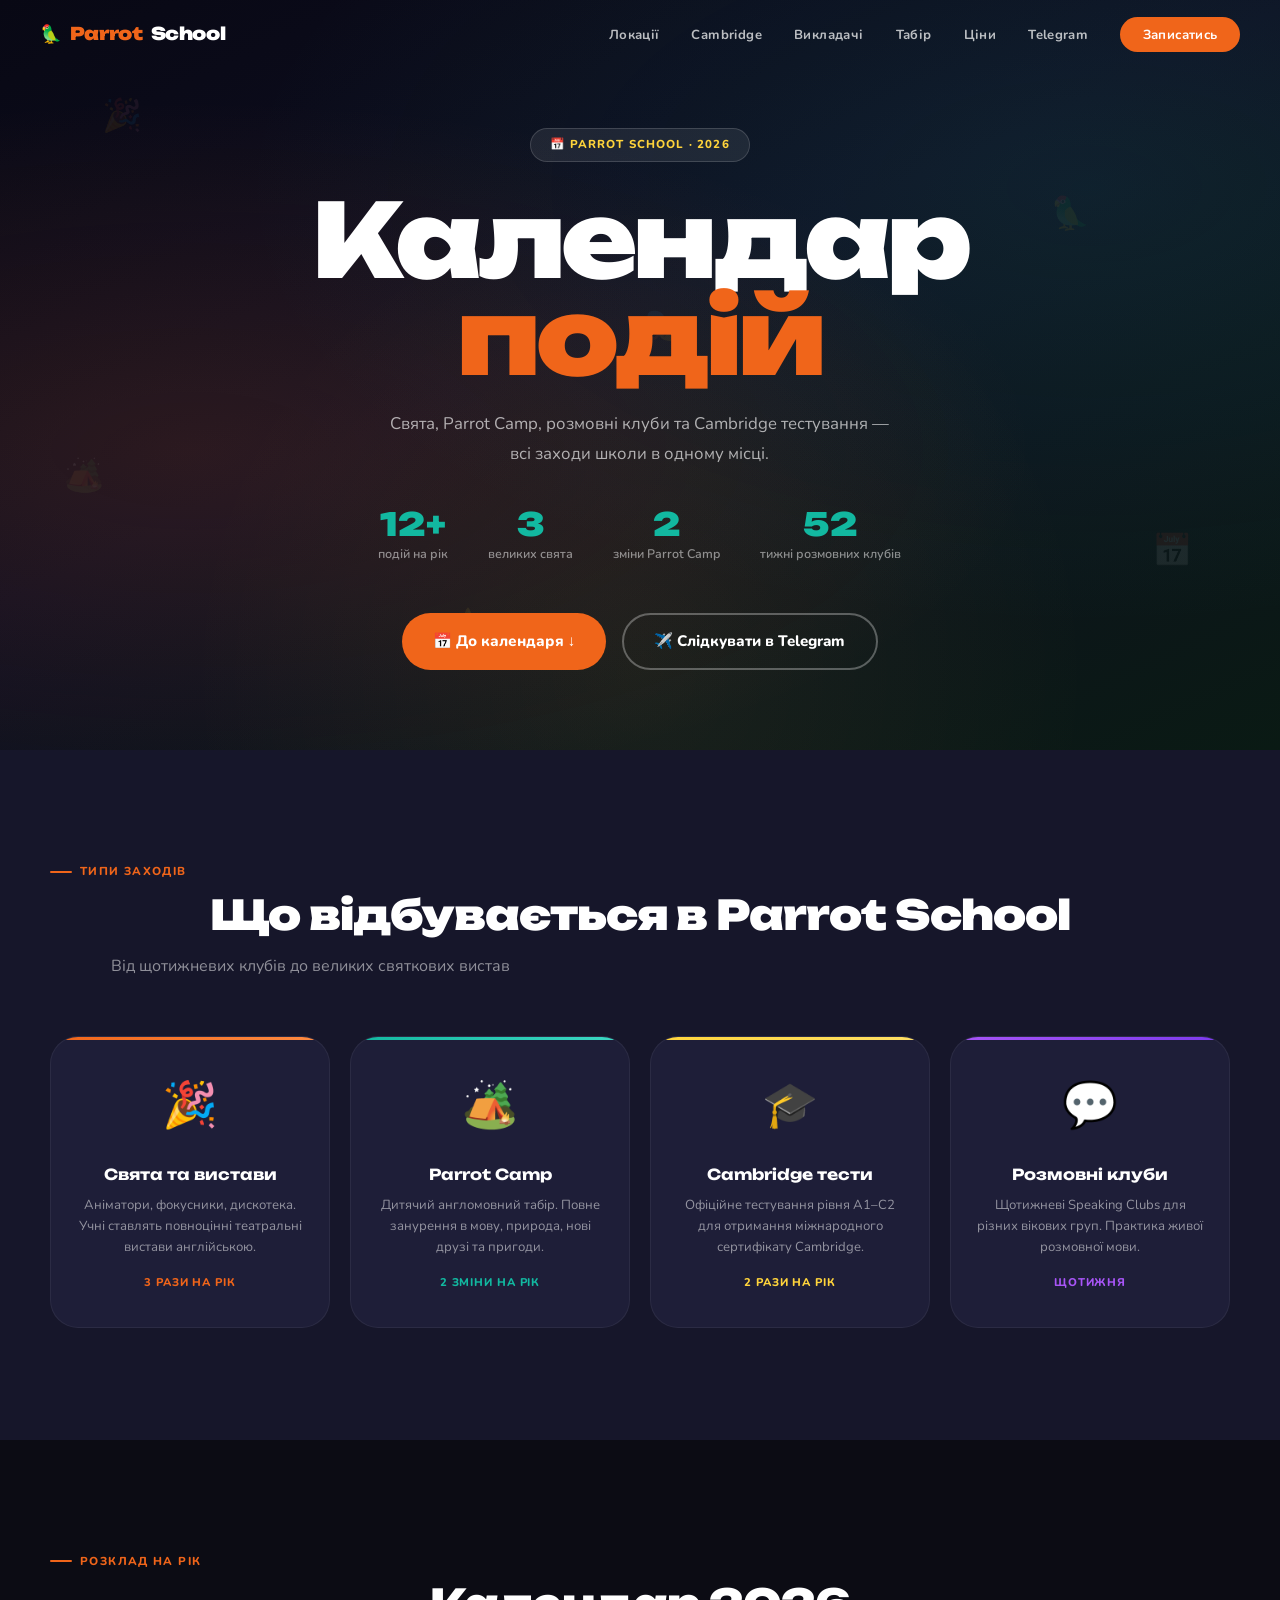
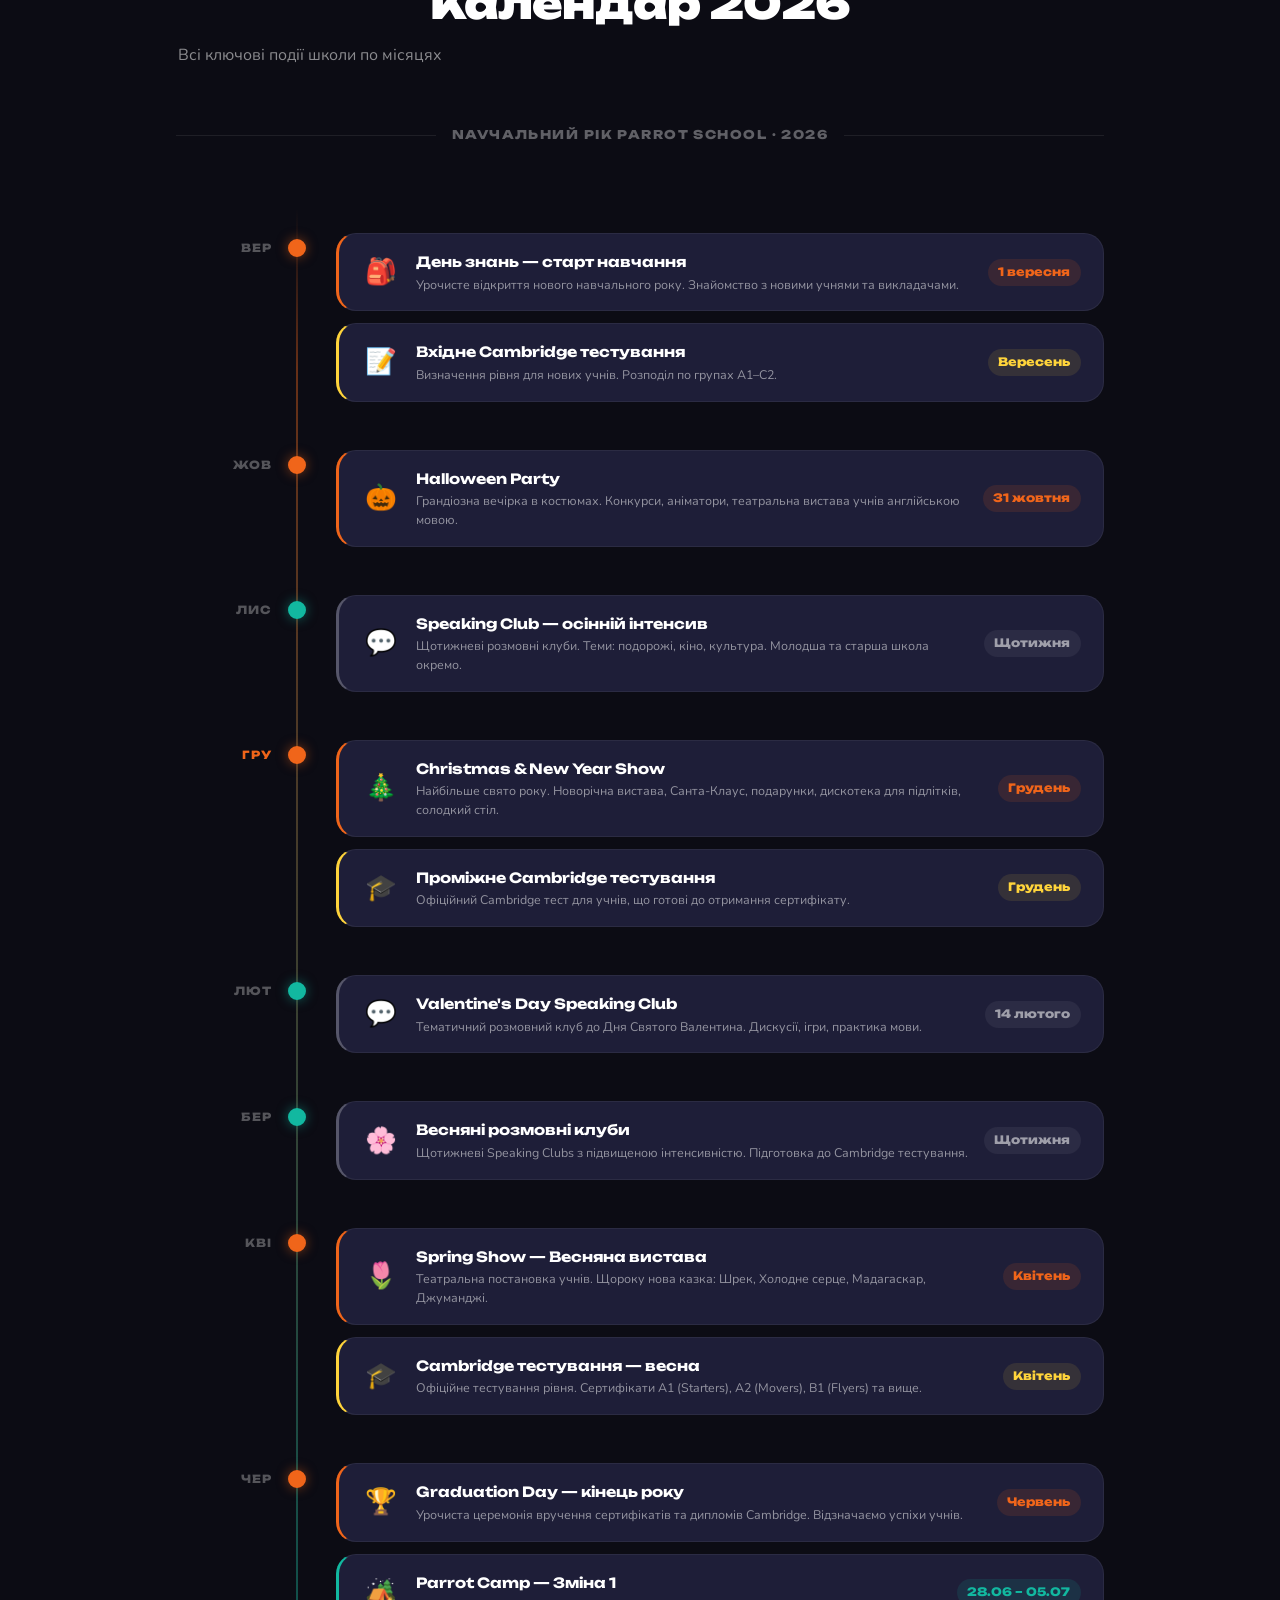
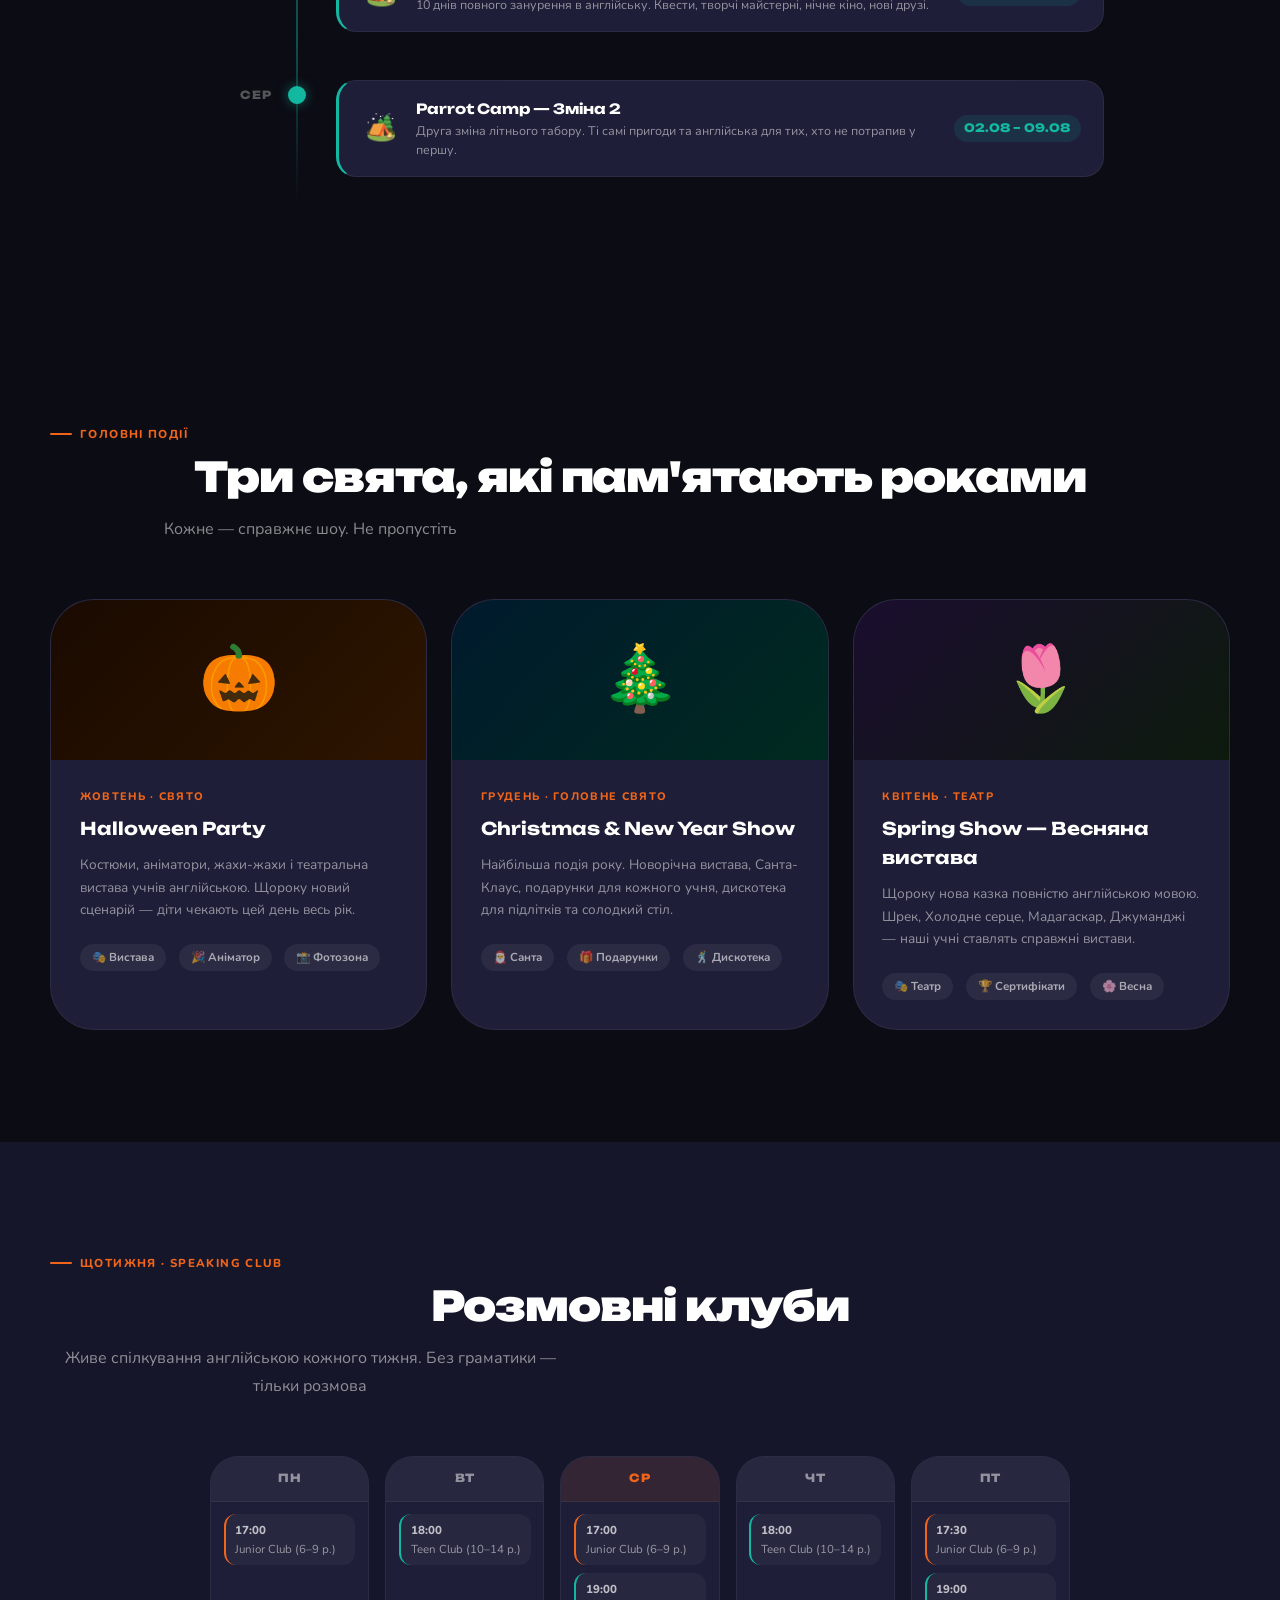
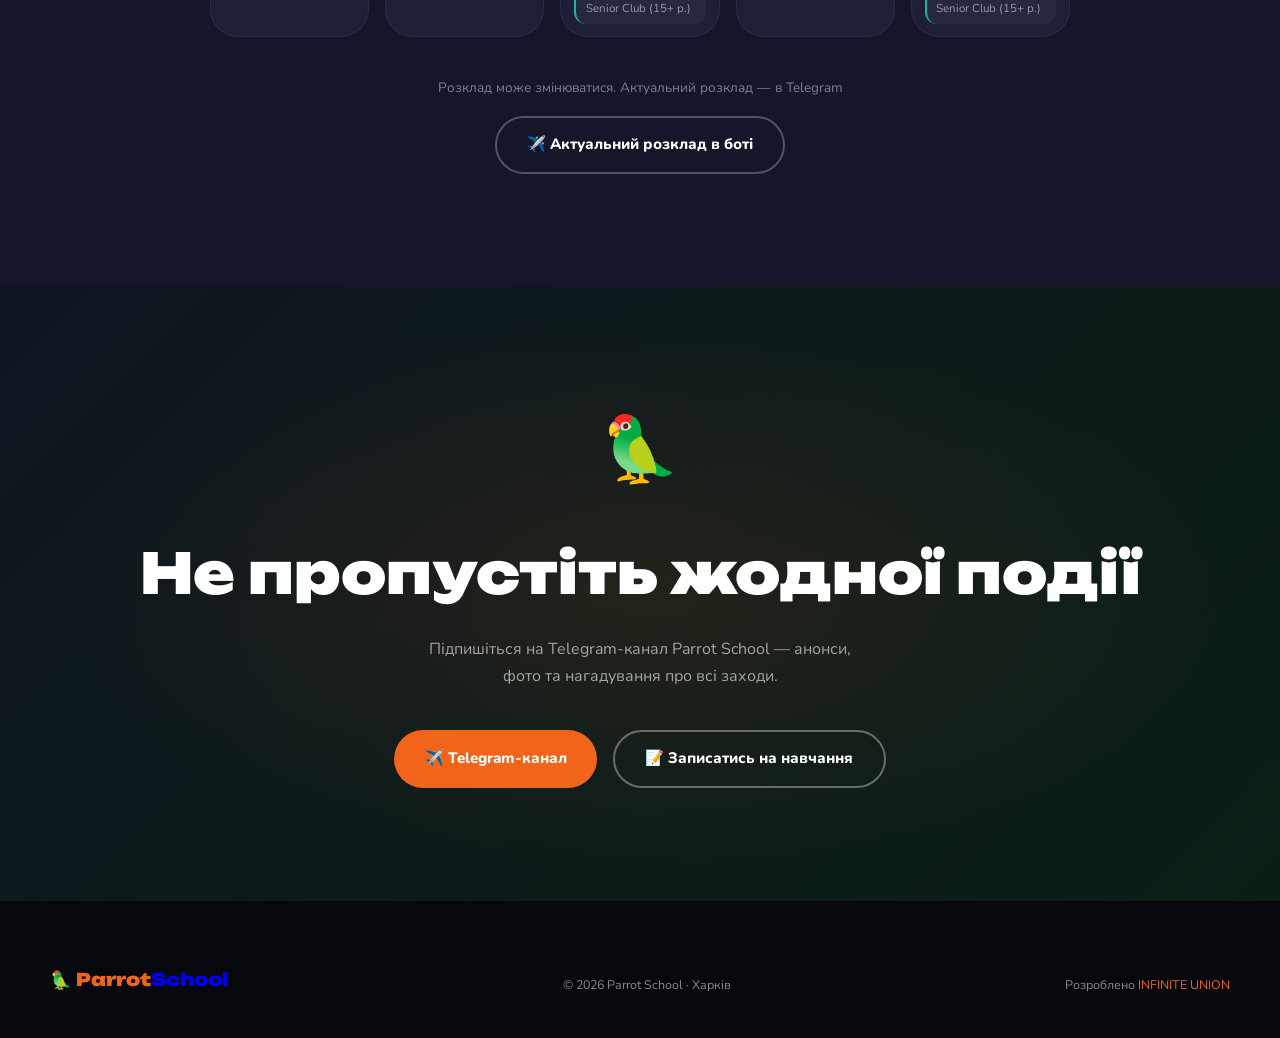
==== commit 48ea4c9b: "fix: reveal animation class .on instead of .visible" ====
--- a/pages/events-calendar.html
+++ b/pages/events-calendar.html
@@ -109,7 +109,7 @@
 .timeline-sec {
   background: var(--dark); padding: 7rem 2rem;
 }
-.tl-wrap { max-width: 960px; margin: 0 auto; }
+.tl-wrap { max-width: 960px; margin: 0 auto; padding: 0 1rem; }
 .tl-label {
   display: flex; align-items: center; gap: 1rem;
   font-family: var(--font-d); font-size: .75rem; font-weight: 800;
@@ -740,7 +740,7 @@
 // Reveal on scroll
 const revealEls = document.querySelectorAll('.reveal');
 const revealObs = new IntersectionObserver(entries => {
-  entries.forEach(e => { if(e.isIntersecting) { e.target.classList.add('visible'); revealObs.unobserve(e.target); } });
+  entries.forEach(e => { if(e.isIntersecting) { e.target.classList.add('on'); e.target.classList.add('visible'); revealObs.unobserve(e.target); } });
 }, { threshold: 0.12 });
 revealEls.forEach(el => revealObs.observe(el));
 
